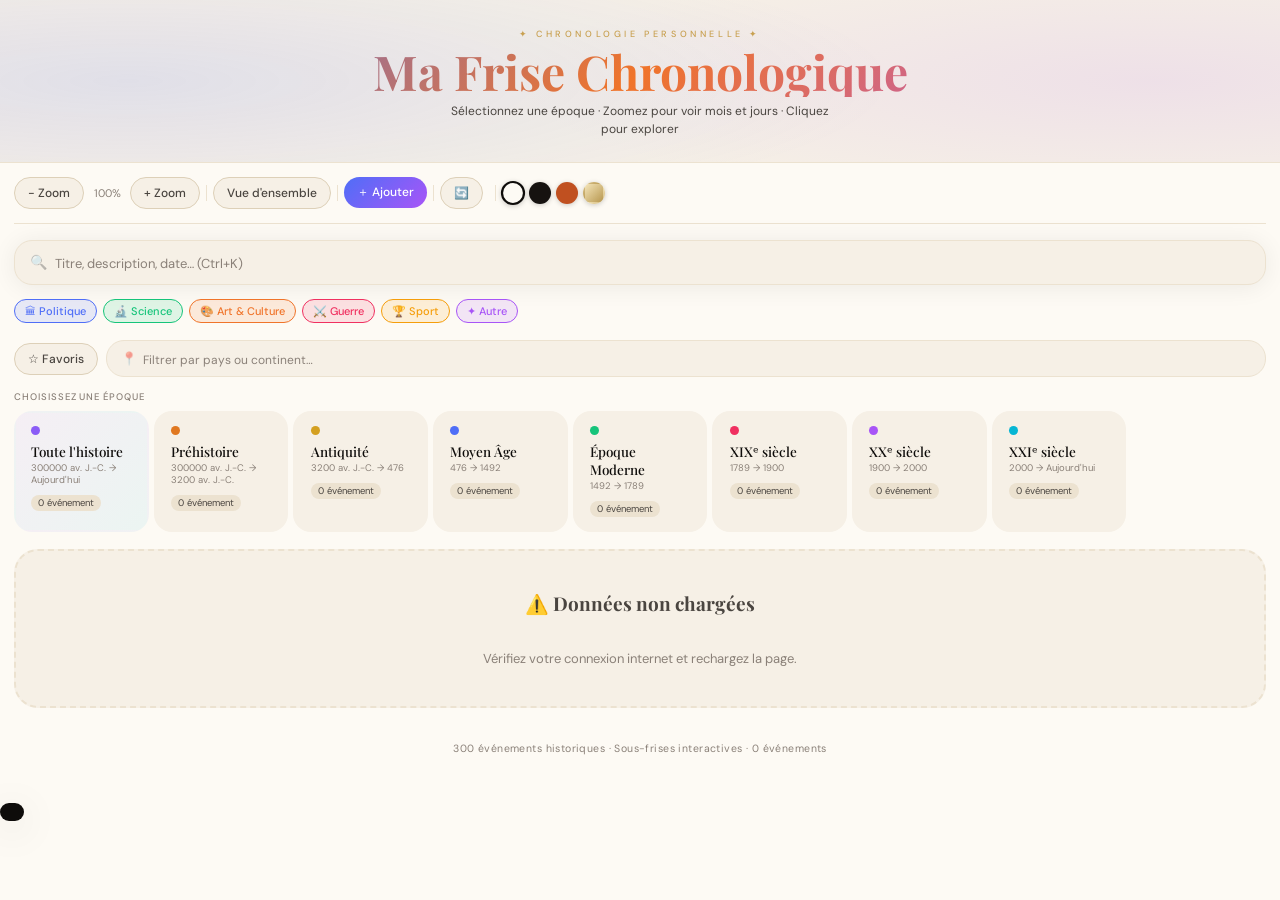
==== index.html @ e01c2fb2 "Update index.html" ====
<!DOCTYPE html>
<html lang="fr">
<head>
<meta charset="UTF-8"/>
<meta name="viewport" content="width=device-width,initial-scale=1,maximum-scale=5,viewport-fit=cover"/>
<meta name="theme-color" content="#f6f0e6"/>
<meta name="apple-mobile-web-app-capable" content="yes"/>
<title>Ma Frise Chronologique</title>
<link href="https://fonts.googleapis.com/css2?family=Playfair+Display:wght@400;500;700&family=DM+Sans:wght@300;400;500&display=swap" rel="stylesheet"/>
<link rel="stylesheet" href="style.css"/>
</head>
<body>
<header class="hdr">
  <div class="hdr-orn">✦ Chronologie Personnelle ✦</div>
  <h1 class="hdr-title">Ma Frise Chronologique</h1>
  <p class="hdr-sub">Sélectionnez une époque · Zoomez pour voir mois et jours · Cliquez pour explorer</p>
</header>

<div class="page">
  <div class="toolbar">
    <button class="btn" onclick="zoom(-1)">− Zoom</button>
    <span class="zoom-lbl" id="zlbl">100%</span>
    <button class="btn" onclick="zoom(1)">+ Zoom</button>
    <div class="sep"></div>
    <button class="btn" onclick="resetView()">Vue d'ensemble</button>
    <div class="sep"></div>
    <button class="btn primary" onclick="openAdd()">＋ Ajouter</button>
    <div class="sep"></div>
    <button class="btn" onclick="manualSync()" title="Synchroniser">🔄</button>
    <span class="sync-status" id="sync-status"></span>
    <div class="sep"></div>
    <div class="theme-picker" title="Changer de thème">
      <button class="theme-btn active" data-t="light"    onclick="setTheme('light')"    title="Clair"></button>
      <button class="theme-btn"        data-t="dark"     onclick="setTheme('dark')"     title="Sombre"></button>
      <button class="theme-btn"        data-t="sepia"    onclick="setTheme('sepia')"    title="Sépia"></button>
      <button class="theme-btn"        data-t="parchment" onclick="setTheme('parchment')" title="Parchemin"></button>
    </div>
  </div>

  <div class="searchbox">
    <span class="si-icon">🔍</span>
    <input type="search" id="si" placeholder="Titre, description, date… (Ctrl+K)" oninput="onSearch(this.value)" autocomplete="off"/>
    <button class="sclear" id="scl" onclick="clearSearch()">✕</button>
  </div>
  <div id="sres"></div>

  <div class="legend" id="legend"></div>

  <!-- Filtre Favoris + Filtre Région -->
  <div class="filter-bar">
    <button class="btn" id="fav-filter-btn" onclick="toggleFavsFilter()" style="gap:4px">☆ Favoris</button>
    <div class="region-search-wrap">
      <div class="region-search-box">
        <span style="opacity:.5;font-size:13px">📍</span>
        <input type="text" id="region-input" placeholder="Filtrer par pays ou continent…" oninput="onRegionSearch(this.value)" autocomplete="off"/>
        <button id="region-clear" onclick="clearRegionFilter()" style="display:none;background:none;border:none;cursor:pointer;color:var(--ink3);font-size:13px">✕</button>
      </div>
      <div id="region-results" style="display:none;position:absolute;z-index:60;left:0;right:0;top:100%;background:var(--paper);border:1px solid var(--paper3);border-radius:var(--r);box-shadow:var(--shlg);max-height:200px;overflow-y:auto"></div>
    </div>
  </div>

  <div class="era-strip-wrap">
    <div class="era-strip-label">Choisissez une époque</div>
    <div class="era-strip" id="era-strip"></div>
  </div>

  <div class="era-hint" id="era-hint">
    <strong>👆 Sélectionnez une époque ci-dessus</strong>
    Zoomez pour voir apparaître les mois puis les jours.<br>
    Les événements à la même date sont toujours tous visibles.
  </div>

  <div id="tl-outer">
    <!-- FRISE PRINCIPALE -->
    <div class="tl-header">
      <div class="tl-era-badge">
        <div class="tl-era-dot" id="tl-dot"></div>
        <span id="tl-era-name"></span>
      </div>
      <div class="tl-controls">
        <button class="btn" onclick="zoom(-1)" style="padding:6px 11px">−</button>
        <span class="zoom-lbl" id="zlbl2">100%</span>
        <button class="btn" onclick="zoom(1)" style="padding:6px 11px">+</button>
        <button class="tl-close" onclick="closeEra()">✕ Fermer</button>
      </div>
    </div>
    <div id="tl-wrap"><svg id="tl-svg" height="340"></svg></div>
    <!-- Navigation mobile frise principale -->
    <div class="tl-mobile-nav">
      <button class="nav-btn" onclick="panLeft()">← Préc.</button>
      <div class="nav-zoom">
        <button class="nav-btn" onclick="zoom(-1)" style="width:38px">−</button>
        <span class="zoom-lbl" id="zlbl3" style="min-width:42px;text-align:center">100%</span>
        <button class="nav-btn" onclick="zoom(1)" style="width:38px">+</button>
      </div>
      <button class="nav-btn" onclick="panRight()">Suiv. →</button>
    </div>

    <!-- SOUS-FRISE INLINE — apparaît sous la frise principale quand on clique 🔍 -->
    <div id="sf-inline" style="display:none">
      <div class="sf-inline-header">
        <div class="sf-inline-title">
          <span id="sf-inline-badge"></span>
          <span id="sf-inline-name"></span>
        </div>
        <div style="display:flex;align-items:center;gap:6px;flex-shrink:0">
          <button class="btn" onclick="sfZoom(-1)" style="padding:5px 9px">−</button>
          <span class="zoom-lbl" id="sf-zlbl" style="min-width:32px;text-align:center">100%</span>
          <button class="btn" onclick="sfZoom(1)" style="padding:5px 9px">+</button>
          <button class="btn" onclick="openAddSubEvent()" title="Ajouter un sous-événement">＋</button>
          <button class="tl-close" onclick="closeInlineSubFrise()">✕</button>
        </div>
      </div>
      <!-- Canvas de la sous-frise -->
      <div id="sf-wrap" style="position:relative;touch-action:none;cursor:grab"><svg id="sf-svg" height="220"></svg></div>
      <!-- Navigation mobile sous-frise -->
      <div class="tl-mobile-nav">
        <button class="nav-btn" onclick="sfPanLeft()">← Préc.</button>
        <div class="nav-zoom">
          <button class="nav-btn" onclick="sfZoom(-1)" style="width:38px">−</button>
          <span class="zoom-lbl" id="sf-zlbl2" style="min-width:42px;text-align:center">100%</span>
          <button class="nav-btn" onclick="sfZoom(1)" style="width:38px">+</button>
        </div>
        <button class="nav-btn" onclick="sfPanRight()">Suiv. →</button>
      </div>
    </div>
  </div>

  <footer>300 événements historiques · Sous-frises interactives · <span id="ev-count"></span></footer>
</div>

<div id="tip"></div>

<div id="cpop">
  <div id="cp-img-w"></div>
  <div class="cp-stripe" id="cp-stripe"></div>
  <div class="cp-body">
    <div class="cp-top">
      <span class="cp-cat" id="cp-cat"></span>
      <span class="cp-dates" id="cp-dates"></span>
    </div>
    <div class="cp-title" id="cp-title"></div>
    <div class="cp-period-wrap" id="cp-period-wrap" style="display:none">
      <div class="cp-period-label" id="cp-period-label"></div>
      <div class="cp-period-bar"><div class="cp-period-fill" id="cp-period-fill"></div></div>
    </div>
    <div class="cp-desc" id="cp-desc"></div>
    <div id="cp-region" style="font-size:11px;color:var(--ink3);margin-bottom:.35rem;display:none"></div>
    <div class="cp-acts">
      <button id="cp-fav" onclick="">☆ Favori</button>
      <button class="cp-edit" id="cp-edit">✏️ Modifier</button>
      <button id="cp-subfrise" onclick="" style="font-family:var(--fb);font-size:11.5px;padding:8px 10px;border-radius:100px;cursor:pointer;background:transparent;color:var(--cu);border:1px solid var(--cu)">🔍 Sous-frise</button>
      <a class="cp-wiki" id="cp-wiki" href="#" target="_blank" rel="noopener">
        <svg width="11" height="11" viewBox="0 0 24 24" fill="none" stroke="currentColor" stroke-width="2.5"><circle cx="12" cy="12" r="10"/><path d="M12 2a15 15 0 0 1 0 20M12 2a15 15 0 0 0 0 20M2 12h20"/></svg>
        Wikipedia
      </a>
      <button class="cp-cls" onclick="closeCard()">✕</button>
    </div>
  </div>
</div>

<div id="cluster-list">
  <div class="cl-header">
    <span class="cl-title" id="cl-title-span"></span>
    <button class="cl-close" onclick="closeClusterList()">✕</button>
  </div>
  <div id="cl-items"></div>
</div>

<div id="mbg">
  <div id="modal">
    <div class="modal-drag"></div>
    <div class="mhdr">
      <h2 id="mtitle">Nouvel événement</h2>
      <button class="mcls" onclick="closeMod()">✕</button>
    </div>
    <div class="fgrid">
      <div class="fr s2"><label>Titre *</label><input id="ft" type="text" placeholder="Ex : Révolution française"/></div>
      <div class="fr s2">
        <label>Date de début *</label>
        <div class="date-row">
          <input id="fy" type="number" placeholder="Année *"/>
          <select id="fm"><option value="">Mois</option><option value="1">Janvier</option><option value="2">Février</option><option value="3">Mars</option><option value="4">Avril</option><option value="5">Mai</option><option value="6">Juin</option><option value="7">Juillet</option><option value="8">Août</option><option value="9">Septembre</option><option value="10">Octobre</option><option value="11">Novembre</option><option value="12">Décembre</option></select>
          <input id="fd2" type="number" min="1" max="31" placeholder="Jour"/>
        </div>
        <div class="fr-hint">Année négative = avant J.-C. (ex : −44)</div>
      </div>
      <div class="fr s2">
        <label>Date de fin (période, optionnel)</label>
        <div class="date-row">
          <input id="fye" type="number" placeholder="Année de fin"/>
          <select id="fme"><option value="">Mois</option><option value="1">Janvier</option><option value="2">Février</option><option value="3">Mars</option><option value="4">Avril</option><option value="5">Mai</option><option value="6">Juin</option><option value="7">Juillet</option><option value="8">Août</option><option value="9">Septembre</option><option value="10">Octobre</option><option value="11">Novembre</option><option value="12">Décembre</option></select>
          <input id="fde" type="number" min="1" max="31" placeholder="Jour"/>
        </div>
        <div class="fr-hint">Vide = événement ponctuel</div>
      </div>
      <div class="fr s2"><label>Catégorie</label><div class="cat-pick" id="cpick"></div><input type="hidden" id="fc" value="autre"/></div>
      <div class="fr s2"><label>Description</label><textarea id="fdesc" placeholder="Décrivez cet événement…"></textarea></div>
      <div class="fr s2">
        <label>Page Wikipedia (optionnel)</label>
        <input id="fwiki" type="text" placeholder="Ex : Révolution_française"/>
        <div class="fr-hint">Titre de la page fr.wikipedia.org</div>
      </div>
      <div class="fr s2">
        <label>Pays / Région (optionnel)</label>
        <input id="f-region" type="text" placeholder="Ex : France, Europe, Monde entier…"/>
        <div class="fr-hint">Permet de filtrer et rechercher par lieu</div>
      </div>
      <div class="fr s2">
        <label>Image — URL directe</label>
        <div class="img-row">
          <input id="f-img-url" type="url" placeholder="https://upload.wikimedia.org/…"/>
          <button class="btn" onclick="applyImgUrl()">Voir</button>
        </div>
        <div class="fr-hint">URL Wikimedia Commons. <a href="https://commons.wikimedia.org" target="_blank" rel="noopener" style="color:var(--cp)">→ Chercher</a></div>
        <div id="ipr" style="display:none;margin-top:8px">
          <img id="iprel" src="" alt="Aperçu" style="max-height:100px;max-width:100%;border-radius:8px;object-fit:cover"/>
          <div><button class="rmi" onclick="removeImg()">✕ Supprimer</button></div>
        </div>
      </div>
    </div>
    <div class="mbtns">
      <button class="bdel" id="bdel" onclick="deleteEv()" style="display:none">🗑</button>
      <button class="bcanc" onclick="closeMod()">Annuler</button>
      <button class="bsave" onclick="saveEvWithParent()">Enregistrer</button>
    </div>
  </div>
</div>

<!-- Firebase SDK -->
<script type="module">
import { initializeApp } from 'https://www.gstatic.com/firebasejs/10.12.0/firebase-app.js';
import { getFirestore, collection, setDoc, deleteDoc, doc, onSnapshot } from 'https://www.gstatic.com/firebasejs/10.12.0/firebase-firestore.js';

// ✅ CONFIG COMPLÈTE avec vos vraies valeurs
const firebaseConfig = {
  apiKey: "AIzaSyCLVkOkURM2lFWw7d0QlSxfxdCCTyxTGxk",
  authDomain: "frise-chronologique-535d1.firebaseapp.com",
  projectId: "frise-chronologique-535d1",
  storageBucket: "frise-chronologique-535d1.firebasestorage.app",
  messagingSenderId: "1060147058484",
  appId: "1:1060147058484:web:31e29e36c8eeb08e4f7761",
  measurementId: "G-TJG3334FCM"
};

let db = null;

function setSt(msg, ok) {
  const el = document.getElementById('sync-status');
  if (el) {
    el.textContent = msg;
    el.style.color = ok === true ? '#16c47a' : ok === false ? '#f03060' : '#a855f7';
  }
}

async function initFirebase() {
  try {
    const app = initializeApp(firebaseConfig);
    db = getFirestore(app);
    setSt('Connexion…', null);

    // Écoute temps réel : dès qu'un appareil ajoute un événement, tous les autres le reçoivent
    onSnapshot(collection(db, 'events'), snap => {
      const remote = [];
      snap.forEach(d => remote.push(d.data()));
      if (window.__mergeRemote) window.__mergeRemote(remote);
      setSt('Synchronisé ✓', true);
      const ec = document.getElementById('ev-count');
      if (ec) ec.textContent = remote.length + ' événements';
    }, err => {
      console.error('Firebase snapshot error:', err);
      setSt('Erreur sync — vérifiez les règles Firestore', false);
    });
  } catch (err) {
    console.error('Firebase init error:', err);
    setSt('Erreur Firebase', false);
  }
}

// Sauvegarde chaque événement individuellement dans Firestore
window.__firebaseSave = async function(evArr) {
  if (!db) return;
  try {
    // On sauvegarde seulement les événements récents (updatedAt dans les dernières 5s)
    const recent = evArr.filter(ev => ev.updatedAt && Date.now() - ev.updatedAt < 5000);
    for (const ev of recent) {
      await setDoc(doc(db, 'events', String(ev.id)), ev);
    }
  } catch (err) {
    console.error('Firebase save error:', err);
    setSt('Erreur sauvegarde', false);
  }
};

window.__firebaseDelete = async function(id) {
  if (!db) return;
  try { await deleteDoc(doc(db, 'events', String(id))); }
  catch (err) { console.error('Firebase delete error:', err); }
};

window.manualSync = function() {
  setSt('Synchronisation en cours…', null);
  // onSnapshot s'occupe de tout, juste afficher le statut
  setTimeout(() => setSt('Synchronisé ✓', true), 1000);
};

// Démarrage Firebase après chargement de la page
window.addEventListener('load', initFirebase);
</script>
<script src="script.js"></script>
<script>
/* ── Gestion des thèmes ── */
function setTheme(t) {
  document.documentElement.setAttribute('data-theme', t === 'light' ? '' : t);
  localStorage.setItem('frise_theme', t);
  document.querySelectorAll('.theme-btn').forEach(btn => {
    btn.classList.toggle('active', btn.dataset.t === t);
  });
}
// Restaurer le thème sauvegardé au démarrage (avant le rendu)
(function(){
  const saved = localStorage.getItem('frise_theme') || 'light';
  setTheme(saved);
})();
</script>
</body>
</html>
---- style.css ----
/* ═══ FRISE CHRONOLOGIQUE — style.css ═══ */
:root {
  --ink:#0e0c0a; --ink2:#4a4540; --ink3:#8a8078;
  --paper:#fdfaf4; --paper2:#f6f0e6; --paper3:#ece2d0; --paper4:#ddd0b8;
  --fh:'Playfair Display',Georgia,serif;
  --fb:'DM Sans','Helvetica Neue',sans-serif;
  --r:10px; --rlg:18px; --rxl:24px;
  --sh:0 2px 24px rgba(14,12,10,.07);
  --shlg:0 8px 40px rgba(14,12,10,.14);
  --cp:#4f6ef7; --cpb:rgba(79,110,247,.13);
  --cs:#16c47a; --ca:#f0742a; --cg:#f03060; --cu:#a855f7;
  --gold:#c8a050;
}
@media(prefers-color-scheme:dark){:root{
  --ink:#f0ebe0; --ink2:#9a9080; --ink3:#625850;
  --paper:#100e0c; --paper2:#181410; --paper3:#241e16; --paper4:#30281e;
  --sh:0 2px 24px rgba(0,0,0,.3); --shlg:0 8px 40px rgba(0,0,0,.4);
}}
*,*::before,*::after{box-sizing:border-box;margin:0;padding:0}
html{scroll-behavior:smooth;-webkit-text-size-adjust:100%}
body{font-family:var(--fb);background:var(--paper);color:var(--ink);min-height:100vh;overflow-x:hidden}

/* HEADER */
.hdr{padding:1.75rem 1rem 1.5rem;text-align:center;background:var(--paper2);border-bottom:1px solid var(--paper3);position:relative;overflow:hidden}
.hdr::before{content:'';position:absolute;inset:0;pointer-events:none;background:radial-gradient(ellipse 60% 90% at 10% 50%,var(--cpb),transparent),radial-gradient(ellipse 50% 80% at 90% 50%,rgba(168,85,247,.1),transparent)}
.hdr-orn{font-size:9px;letter-spacing:.4em;color:var(--gold);text-transform:uppercase;margin-bottom:.4rem;font-weight:500;position:relative}
.hdr-title{font-family:var(--fh);font-size:clamp(1.6rem,5vw,3rem);font-weight:700;line-height:1.05;margin-bottom:.35rem;position:relative;background:linear-gradient(135deg,var(--cp) 0%,var(--ca) 50%,var(--cu) 100%);-webkit-background-clip:text;-webkit-text-fill-color:transparent;background-clip:text}
.hdr-sub{font-size:12px;color:var(--ink2);max-width:400px;margin:0 auto;position:relative;line-height:1.5}

.page{max-width:1280px;margin:0 auto;padding:0 .875rem 3rem}

/* TOOLBAR */
.toolbar{display:flex;align-items:center;gap:6px;padding:.85rem 0;border-bottom:1px solid var(--paper3);margin-bottom:1rem;overflow-x:auto;-webkit-overflow-scrolling:touch;scrollbar-width:none}
.toolbar::-webkit-scrollbar{display:none}
.btn{font-family:var(--fb);font-size:12px;font-weight:500;padding:7px 13px;border-radius:100px;border:1px solid var(--paper4);background:var(--paper2);color:var(--ink2);cursor:pointer;transition:all .18s;white-space:nowrap;flex-shrink:0;-webkit-tap-highlight-color:transparent}
.btn:hover{background:var(--paper3);color:var(--ink)}
.btn:active{transform:scale(.97)}
.btn.primary{background:linear-gradient(135deg,var(--cp),var(--cu));color:#fff;border:none}
.btn.primary:hover{opacity:.88}
.zoom-lbl{font-size:11px;color:var(--ink3);min-width:34px;text-align:center;flex-shrink:0}
.sep{width:1px;height:16px;background:var(--paper3);flex-shrink:0}
.sync-status{font-size:11px;color:var(--ink3);flex-shrink:0}

/* SEARCH */
.searchbox{display:flex;align-items:center;gap:8px;padding:.7rem .95rem;margin-bottom:.9rem;background:var(--paper2);border:1.5px solid var(--paper3);border-radius:var(--rlg);box-shadow:var(--sh);transition:border-color .2s}
.searchbox:focus-within{border-color:var(--cp)}
.si-icon{font-size:14px;opacity:.4;flex-shrink:0}
.searchbox input{flex:1;background:none;border:none;outline:none;font-family:var(--fb);font-size:16px;color:var(--ink);min-width:0}
.searchbox input::placeholder{color:var(--ink3);font-size:13px}
.sclear{background:none;border:none;cursor:pointer;font-size:13px;color:var(--ink3);padding:3px 6px;border-radius:50%;display:none}
.sclear.on{display:block}
#sres{margin-top:-2px;margin-bottom:.9rem;background:var(--paper);border:1px solid var(--paper3);border-radius:var(--r);box-shadow:var(--shlg);display:none;max-height:55vh;overflow-y:auto;z-index:50;position:relative}
#sres.open{display:block}
.sri{display:flex;align-items:flex-start;gap:10px;padding:9px 14px;cursor:pointer;border-bottom:1px solid var(--paper3)}
.sri:last-child{border-bottom:none}
.sri:active{background:var(--paper2)}
.sri-dot{width:8px;height:8px;border-radius:50%;flex-shrink:0;margin-top:5px}
.sri-title{font-size:13px;font-weight:500;font-family:var(--fh)}
.sri-meta{font-size:10.5px;color:var(--ink3);margin-top:1px}
.sri-desc{font-size:10.5px;color:var(--ink2);margin-top:2px;font-style:italic;overflow:hidden;display:-webkit-box;-webkit-line-clamp:2;-webkit-box-orient:vertical}
.sr-empty{padding:14px;text-align:center;font-size:13px;color:var(--ink3)}
mark{background:rgba(79,110,247,.22);color:inherit;border-radius:3px;padding:0 1px}

/* LEGEND */
.legend{display:flex;gap:6px;flex-wrap:nowrap;overflow-x:auto;-webkit-overflow-scrolling:touch;scrollbar-width:none;margin-bottom:.9rem;padding-bottom:2px}
.legend::-webkit-scrollbar{display:none}
.leg-item{display:flex;align-items:center;gap:5px;font-size:11px;font-weight:500;cursor:pointer;padding:4px 10px;border-radius:100px;border:1.5px solid transparent;transition:all .18s;flex-shrink:0;-webkit-tap-highlight-color:transparent}

/* ERA STRIP */
.era-strip-wrap{margin-bottom:1.1rem}
.era-strip-label{font-size:9.5px;letter-spacing:.1em;text-transform:uppercase;color:var(--ink3);margin-bottom:.5rem;font-weight:500}
.era-strip{display:grid;gap:5px;grid-template-columns:repeat(auto-fill,minmax(130px,1fr))}
.era-card{border-radius:var(--rlg);border:2px solid transparent;padding:.8rem .95rem;cursor:pointer;transition:all .2s;position:relative;overflow:hidden;background:var(--paper2);-webkit-tap-highlight-color:transparent}
.era-card::before{content:'';position:absolute;inset:0;opacity:0;transition:opacity .2s;background:var(--era-color);pointer-events:none}
.era-card:hover::before,.era-card:active::before{opacity:.07}
.era-card.active{border-color:var(--era-color)!important;background:var(--paper)}
.era-card.active .ec-name{color:var(--era-color)}
.era-all{background:linear-gradient(135deg,rgba(139,92,246,.07),rgba(6,182,212,.07))!important;border-style:dashed}
.ec-dot{width:9px;height:9px;border-radius:50%;margin-bottom:.45rem;background:var(--era-color)}
.ec-name{font-family:var(--fh);font-size:13.5px;font-weight:500;margin-bottom:.12rem;transition:color .2s}
.ec-range{font-size:9.5px;color:var(--ink3);margin-bottom:.25rem}
.ec-count{font-size:9.5px;color:var(--ink2);background:var(--paper3);border-radius:100px;padding:2px 7px;display:inline-block}

/* HINT */
.era-hint{text-align:center;padding:2.25rem 1.25rem;border:2px dashed var(--paper3);border-radius:var(--rxl);color:var(--ink3);font-size:13px;line-height:1.7;background:var(--paper2);margin-bottom:.9rem}
.era-hint strong{display:block;font-family:var(--fh);font-size:19px;color:var(--ink2);margin-bottom:.4rem}

/* TIMELINE OUTER */
#tl-outer{display:none}
#tl-outer.show{display:block;animation:slideUp .3s cubic-bezier(.34,1.2,.64,1)}
.tl-header{display:flex;align-items:center;justify-content:space-between;margin-bottom:.75rem;flex-wrap:wrap;gap:7px}
.tl-era-badge{display:flex;align-items:center;gap:7px;font-family:var(--fh);font-size:15px;font-weight:500;min-width:0}
.tl-era-badge span{overflow:hidden;text-overflow:ellipsis;white-space:nowrap}
.tl-era-dot{width:10px;height:10px;border-radius:50%;flex-shrink:0}
.tl-close{background:none;border:1px solid var(--paper3);color:var(--ink3);border-radius:100px;padding:5px 12px;font-size:11.5px;cursor:pointer;font-family:var(--fb);white-space:nowrap;-webkit-tap-highlight-color:transparent}
.tl-controls{display:flex;gap:6px;align-items:center;flex-shrink:0}

/* TIMELINE CANVAS */
#tl-wrap{border-radius:var(--rxl);border:1px solid var(--paper3);overflow:hidden;cursor:grab;user-select:none;box-shadow:var(--sh);position:relative;touch-action:none;background:var(--paper2)}
#tl-wrap.dragging{cursor:grabbing}
#tl-svg{display:block;width:100%}

/* MOBILE NAV BAR — pour se déplacer facilement sur mobile */
.tl-mobile-nav{display:none;align-items:center;justify-content:center;gap:10px;padding:.6rem .5rem;background:var(--paper2);border:1px solid var(--paper3);border-radius:var(--rlg);margin-top:.6rem}
.tl-mobile-nav button{background:var(--paper);border:1px solid var(--paper3);border-radius:var(--r);padding:8px 14px;font-size:13px;font-family:var(--fb);color:var(--ink2);cursor:pointer;-webkit-tap-highlight-color:transparent;flex:1;text-align:center}
.tl-mobile-nav button:active{background:var(--paper3)}
.tl-mobile-nav .nav-zoom{display:flex;align-items:center;gap:6px}

/* TOOLTIP */
#tip{position:fixed;pointer-events:none;background:var(--ink);color:var(--paper);border-radius:var(--r);padding:9px 12px;font-size:11.5px;z-index:200;max-width:240px;line-height:1.5;display:none;box-shadow:var(--shlg);font-family:var(--fb)}
#tip strong{display:block;font-size:13px;margin-bottom:2px;font-family:var(--fh)}
#tip .ty{font-size:10px;letter-spacing:.04em;margin-bottom:2px}
#tip .td{color:rgba(240,235,224,.6);font-size:10.5px;margin-top:2px}

/* CARD POPUP */
#cpop{display:none;position:fixed;z-index:250;background:var(--paper);border:1px solid var(--paper3);border-radius:var(--rxl);overflow:hidden;box-shadow:var(--shlg);animation:popIn .22s cubic-bezier(.34,1.56,.64,1)}
.cp-img{width:100%;height:150px;object-fit:cover;display:block}
.cp-stripe{height:5px;width:100%}
.cp-body{padding:.9rem 1.1rem 1.1rem}
.cp-top{display:flex;align-items:flex-start;justify-content:space-between;margin-bottom:.4rem;gap:8px}
.cp-cat{font-size:9.5px;letter-spacing:.07em;text-transform:uppercase;font-weight:600;padding:3px 9px;border-radius:100px;white-space:nowrap;flex-shrink:0}
.cp-dates{font-size:11px;color:var(--ink3);text-align:right;line-height:1.4;flex-shrink:0}
.cp-title{font-family:var(--fh);font-size:16px;font-weight:500;line-height:1.2;margin-bottom:.4rem}
.cp-period-wrap{margin-bottom:.5rem}
.cp-period-label{font-size:10px;color:var(--ink3);margin-bottom:3px}
.cp-period-bar{height:5px;border-radius:3px;background:var(--paper3);overflow:hidden}
.cp-period-fill{height:100%;border-radius:3px}
.cp-desc{font-size:12px;color:var(--ink2);line-height:1.6;margin-bottom:.8rem;max-height:100px;overflow-y:auto}
.cp-acts{display:flex;gap:6px;flex-wrap:wrap}
.cp-edit{flex:1;min-width:70px;font-family:var(--fb);font-size:12px;font-weight:500;padding:8px;border-radius:100px;cursor:pointer;border:none;-webkit-tap-highlight-color:transparent}
.cp-wiki{font-family:var(--fb);font-size:11.5px;padding:8px 12px;border-radius:100px;cursor:pointer;background:transparent;color:var(--cp);border:1px solid var(--cp);text-decoration:none;display:inline-flex;align-items:center;gap:4px}
.cp-cls{font-family:var(--fb);font-size:12px;padding:8px 10px;border-radius:100px;cursor:pointer;background:transparent;color:var(--ink3);border:1px solid var(--paper3)}

/* CLUSTER LIST */
#cluster-list{display:none;position:fixed;z-index:260;background:var(--paper);border:1px solid var(--paper3);border-radius:var(--rlg);overflow:hidden;box-shadow:var(--shlg);animation:popIn .2s ease;max-height:60vh;overflow-y:auto}
.cl-header{padding:.6rem .9rem;border-bottom:1px solid var(--paper3);display:flex;align-items:center;justify-content:space-between}
.cl-title{font-family:var(--fh);font-size:13px;font-weight:500}
.cl-close{background:none;border:none;cursor:pointer;font-size:14px;color:var(--ink3)}
.cl-item{display:flex;align-items:center;gap:9px;padding:8px 12px;cursor:pointer;border-bottom:1px solid var(--paper3)}
.cl-item:last-child{border-bottom:none}
.cl-item:active{background:var(--paper2)}
.cl-dot{width:8px;height:8px;border-radius:50%;flex-shrink:0}
.cl-name{font-size:12.5px;font-family:var(--fh);font-weight:500}
.cl-yr{font-size:10px;color:var(--ink3);margin-top:1px}

/* MODAL */
#mbg{display:none;position:fixed;inset:0;background:rgba(14,12,10,.5);backdrop-filter:blur(4px);z-index:300;align-items:flex-end;justify-content:center;padding:0}
#mbg.open{display:flex}
#modal{background:var(--paper);border-radius:var(--rxl) var(--rxl) 0 0;padding:1.4rem 1.25rem 2rem;width:100%;max-width:600px;max-height:92vh;overflow-y:auto;box-shadow:var(--shlg);animation:slideUp .25s cubic-bezier(.34,1.2,.64,1)}
.modal-drag{width:36px;height:4px;background:var(--paper3);border-radius:2px;margin:0 auto .9rem}
.mhdr{display:flex;align-items:center;justify-content:space-between;margin-bottom:1.1rem;padding-bottom:.8rem;border-bottom:1px solid var(--paper3)}
.mhdr h2{font-family:var(--fh);font-size:18px;font-weight:500}
.mcls{background:none;border:none;font-size:18px;color:var(--ink3);cursor:pointer;padding:4px 7px;border-radius:var(--r)}
.fgrid{display:grid;grid-template-columns:1fr;gap:12px}
.fr label{display:block;font-size:10px;letter-spacing:.07em;text-transform:uppercase;color:var(--ink3);margin-bottom:5px;font-weight:500}
.fr input,.fr textarea,.fr select{width:100%;font-size:16px;font-family:var(--fb);border:1.5px solid var(--paper3);border-radius:var(--r);background:var(--paper2);color:var(--ink);padding:9px 12px;outline:none;-webkit-appearance:none;transition:border-color .15s}
.fr input:focus,.fr textarea:focus,.fr select:focus{border-color:var(--cp)}
.fr textarea{height:80px;resize:vertical}
.fr-hint{font-size:10.5px;color:var(--ink3);margin-top:3px;line-height:1.4}
.date-row{display:grid;grid-template-columns:2fr 1.8fr 1fr;gap:6px}
.cat-pick{display:flex;gap:6px;flex-wrap:wrap;margin-top:4px}
.csw{display:flex;align-items:center;gap:5px;font-size:11px;font-weight:500;cursor:pointer;padding:5px 11px;border-radius:100px;border:2px solid transparent;transition:all .15s;-webkit-tap-highlight-color:transparent}
.csw.sel{border-color:var(--ink)!important}
.img-row{display:flex;gap:6px;align-items:center}
.img-row input{flex:1;font-size:14px}
.mbtns{display:flex;gap:8px;justify-content:flex-end;margin-top:1.2rem;padding-bottom:env(safe-area-inset-bottom)}
.bsave{background:linear-gradient(135deg,var(--cp),var(--cu));color:#fff;border:none;border-radius:100px;padding:11px 24px;font-size:14px;font-family:var(--fb);cursor:pointer;font-weight:500;-webkit-tap-highlight-color:transparent}
.bcanc{background:transparent;color:var(--ink2);border:1px solid var(--paper3);border-radius:100px;padding:11px 16px;font-size:14px;font-family:var(--fb);cursor:pointer}
.bdel{background:transparent;color:var(--cg);border:1px solid var(--paper3);border-radius:100px;padding:11px 12px;font-size:14px;font-family:var(--fb);cursor:pointer;margin-right:auto}
#ipr{display:none;margin-top:8px}
#ipr img{max-height:100px;max-width:100%;border-radius:var(--r);object-fit:cover}
.rmi{display:inline-block;margin-top:5px;font-size:11.5px;color:var(--cg);cursor:pointer;text-decoration:underline;background:none;border:none;font-family:var(--fb)}

/* FIREBASE GUIDE */
.firebase-guide{background:var(--paper2);border:1px solid var(--paper3);border-radius:var(--rlg);padding:1rem 1.1rem;margin-bottom:1rem;font-size:12px;line-height:1.7;color:var(--ink2)}
.firebase-guide h3{font-family:var(--fh);font-size:14px;margin-bottom:.4rem;color:var(--ink)}
.firebase-guide ol{padding-left:1.2rem}
.firebase-guide a{color:var(--cp);text-decoration:none}
.firebase-guide code{background:var(--paper3);padding:1px 5px;border-radius:4px;font-size:11px}

@keyframes slideUp{from{opacity:0;transform:translateY(20px)}to{opacity:1;transform:none}}
@keyframes popIn{from{opacity:0;transform:scale(.92) translateY(8px)}to{opacity:1;transform:none}}
footer{text-align:center;font-size:10.5px;color:var(--ink3);padding:1.25rem 0 0;letter-spacing:.04em}

/* MOBILE */
@media(max-width:640px){
  .page{padding:0 .625rem 2rem}
  .era-strip{grid-template-columns:1fr 1fr}
  .ec-range{display:none}
  .tl-mobile-nav{display:flex}
  #tip{display:none!important}
  #cpop{border-radius:var(--rxl) var(--rxl) 0 0;bottom:0;left:0;right:0;top:auto;width:100%!important;max-height:88vh;overflow-y:auto}
  #cluster-list{left:0!important;right:0!important;top:auto!important;bottom:0;border-radius:var(--rxl) var(--rxl) 0 0;width:100%!important;max-height:70vh}
  .tl-era-badge{font-size:13px}
}
@media(max-width:380px){
  .era-strip{grid-template-columns:1fr}
}
@media(min-width:641px){
  #mbg{align-items:center;padding:1rem}
  #modal{border-radius:var(--rxl);max-height:90vh}
  .modal-drag{display:none}
  .fgrid{grid-template-columns:1fr 1fr}
  .fr.s2{grid-column:span 2}
  #tip{display:block}
}

/* ── Filtre barre ── */
.filter-bar{display:flex;gap:8px;align-items:center;flex-wrap:wrap;margin-bottom:.85rem}
.region-search-wrap{position:relative;flex:1;min-width:180px}
.region-search-box{display:flex;align-items:center;gap:6px;padding:.55rem .85rem;background:var(--paper2);border:1.5px solid var(--paper3);border-radius:var(--rlg);transition:border-color .2s}
.region-search-box:focus-within{border-color:var(--cp)}
.region-search-box input{flex:1;background:none;border:none;outline:none;font-family:var(--fb);font-size:14px;color:var(--ink)}
.region-search-box input::placeholder{color:var(--ink3);font-size:12px}
.rr-item{padding:8px 14px;cursor:pointer;font-size:13px;border-bottom:1px solid var(--paper3);transition:background .12s}
.rr-item:last-child{border-bottom:none}
.rr-item:hover,.rr-item:active{background:var(--paper2)}
#fav-filter-btn{display:flex;align-items:center;gap:4px;white-space:nowrap;transition:all .2s}

/* ══════════════════════════════════════════
   THÈMES VISUELS
   ══════════════════════════════════════════ */

/* ── Sombre ── */
[data-theme="dark"]{
  --ink:#f0ebe0;--ink2:#9a9080;--ink3:#645848;
  --paper:#0d0b09;--paper2:#161210;--paper3:#211c14;--paper4:#2c2518;
  --sh:0 2px 24px rgba(0,0,0,.45);--shlg:0 8px 40px rgba(0,0,0,.55);
}

/* ── Sépia (tons orange/brique chauds, très différent du parchemin) ── */
[data-theme="sepia"]{
  --ink:#1a0a00;--ink2:#6b2e10;--ink3:#a06040;
  --paper:#fff0e0;--paper2:#ffe4cc;--paper3:#f0c8a0;--paper4:#d4a070;
  --sh:0 2px 24px rgba(80,20,0,.12);--shlg:0 8px 40px rgba(80,20,0,.2);
  --cp:#c05020;--cpb:rgba(192,80,32,.15);
  --ca:#e07010;--cg:#c03030;--cs:#308060;--cu:#9040a0;
}
[data-theme="sepia"] body{background:var(--paper)}
[data-theme="sepia"] .hdr{
  background:linear-gradient(135deg,#c05020 0%,#e07010 50%,#c03030 100%);
  border-bottom:none;
}
[data-theme="sepia"] .hdr-title{
  background:linear-gradient(135deg,#fff0e0,#ffe4cc,#fff);
  -webkit-background-clip:text;background-clip:text;-webkit-text-fill-color:transparent;
}
[data-theme="sepia"] .hdr-orn{color:#ffd0a0}
[data-theme="sepia"] .hdr-sub{color:#ffe0c0}
[data-theme="sepia"] .era-card{border-radius:6px}

/* ── Parchemin (vraiment parchemin : texture visible, plis, bords déchirés) ── */
[data-theme="parchment"]{
  --ink:#2a1800;--ink2:#5c3a18;--ink3:#8a6240;
  --paper:#f4e4b8;--paper2:#ead8a0;--paper3:#d4c080;--paper4:#b89850;
  --sh:0 2px 24px rgba(42,24,0,.15);--shlg:0 8px 40px rgba(42,24,0,.25);
  --cp:#5a3000;--cpb:rgba(90,48,0,.18);
  --ca:#8a4800;--cg:#7a2000;--cs:#2a5a28;--cu:#4a2870;
}
[data-theme="parchment"] body{
  background-color:#c8a850;
  background-image:
    /* lignes horizontales type papier ligné ancien */
    repeating-linear-gradient(0deg,transparent,transparent 31px,rgba(90,48,0,.12) 31px,rgba(90,48,0,.12) 32px);
  min-height:100vh;
}
[data-theme="parchment"] .page{
  background:
    /* Texture fibre de papier */
    url("data:image/svg+xml,%3Csvg xmlns='http://www.w3.org/2000/svg' width='200' height='200'%3E%3Cfilter id='n'%3E%3CfeTurbulence type='fractalNoise' baseFrequency='0.9' numOctaves='4' stitchTiles='stitch'/%3E%3CfeColorMatrix type='saturate' values='0'/%3E%3C/filter%3E%3Crect width='200' height='200' filter='url(%23n)' opacity='0.04'/%3E%3C/svg%3E"),
    /* Taches de vieillissement */
    radial-gradient(ellipse 60px 40px at 12% 18%,rgba(90,48,0,.07),transparent),
    radial-gradient(ellipse 80px 50px at 88% 75%,rgba(90,48,0,.06),transparent),
    radial-gradient(ellipse 40px 60px at 45% 90%,rgba(90,48,0,.05),transparent),
    radial-gradient(ellipse 100px 30px at 70% 10%,rgba(160,120,40,.06),transparent),
    /* Fond parchemin */
    linear-gradient(168deg,#f4e4b8 0%,#ead8a0 30%,#f0e0b0 60%,#e8d498 100%);
  border-radius:0;
  padding:0 .875rem 3rem;
  position:relative;
}
/* Bords déchirés en haut et bas (pseudo-éléments) */
[data-theme="parchment"] .page::before,
[data-theme="parchment"] .page::after{
  content:'';position:absolute;left:0;right:0;height:18px;
  background:inherit;
}
[data-theme="parchment"] .page::before{top:-18px;
  clip-path:polygon(0% 100%,1% 20%,2% 85%,3% 10%,4% 70%,5% 5%,6% 80%,7% 25%,8% 90%,9% 15%,10% 75%,11% 0%,12% 65%,13% 20%,14% 85%,15% 5%,16% 70%,17% 30%,18% 95%,19% 10%,20% 75%,21% 0%,22% 60%,23% 25%,24% 88%,25% 12%,26% 72%,27% 5%,28% 80%,29% 20%,30% 90%,31% 8%,32% 65%,33% 28%,34% 82%,35% 15%,36% 70%,37% 2%,38% 78%,39% 22%,40% 88%,41% 6%,42% 68%,43% 30%,44% 92%,45% 18%,46% 72%,47% 8%,48% 82%,49% 24%,50% 86%,51% 10%,52% 70%,53% 0%,54% 60%,55% 28%,56% 85%,57% 15%,58% 78%,59% 5%,60% 68%,61% 32%,62% 90%,63% 20%,64% 80%,65% 8%,66% 72%,67% 25%,68% 88%,69% 12%,70% 75%,71% 2%,72% 65%,73% 30%,74% 92%,75% 18%,76% 82%,77% 10%,78% 70%,79% 22%,80% 85%,81% 5%,82% 68%,83% 28%,84% 90%,85% 15%,86% 75%,87% 0%,88% 62%,89% 25%,90% 88%,91% 10%,92% 72%,93% 5%,94% 80%,95% 20%,96% 85%,97% 8%,98% 70%,99% 30%,100% 100%);
}
[data-theme="parchment"] .page::after{bottom:-18px;
  clip-path:polygon(0% 0%,1% 80%,2% 15%,3% 90%,4% 30%,5% 95%,6% 20%,7% 75%,8% 10%,9% 85%,10% 25%,11% 100%,12% 35%,13% 80%,14% 15%,15% 95%,16% 30%,17% 70%,18% 5%,19% 90%,20% 25%,21% 100%,22% 40%,23% 75%,24% 12%,25% 88%,26% 28%,27% 95%,28% 20%,29% 80%,30% 10%,31% 92%,32% 35%,33% 72%,34% 18%,35% 85%,36% 30%,37% 98%,38% 22%,39% 78%,40% 12%,41% 94%,42% 32%,43% 70%,44% 8%,45% 82%,46% 28%,47% 92%,48% 18%,49% 76%,50% 14%,51% 90%,52% 30%,53% 100%,54% 40%,55% 72%,56% 15%,57% 85%,58% 25%,59% 95%,60% 32%,61% 68%,62% 10%,63% 80%,64% 20%,65% 92%,66% 28%,67% 75%,68% 12%,69% 88%,70% 25%,71% 98%,72% 35%,73% 70%,74% 8%,75% 82%,76% 18%,77% 90%,78% 30%,79% 78%,80% 15%,81% 95%,82% 32%,83% 72%,84% 10%,85% 85%,86% 25%,87% 100%,88% 38%,89% 75%,90% 12%,91% 90%,92% 28%,93% 95%,94% 20%,95% 80%,96% 15%,97% 92%,98% 30%,99% 70%,100% 0%);
}
/* Plis diagonaux */
[data-theme="parchment"] .hdr{
  background:
    /* Pli en haut à droite */
    linear-gradient(225deg,transparent 0%,transparent 92%,rgba(90,48,0,.15) 92%,rgba(90,48,0,.08) 95%,transparent 95%),
    /* Pli en bas à gauche */
    linear-gradient(45deg,transparent 0%,transparent 96%,rgba(90,48,0,.1) 96%,rgba(90,48,0,.05) 98%,transparent 98%),
    /* Fond hdr parchemin */
    linear-gradient(135deg,#e8d498,#d4c080,#e0cc90);
  border-bottom:2px solid var(--paper4);
  box-shadow:0 4px 20px rgba(42,24,0,.2),inset 0 -2px 8px rgba(42,24,0,.1);
}
[data-theme="parchment"] .hdr-title{
  background:linear-gradient(135deg,#2a1800,#5a3000,#7a4800);
  -webkit-background-clip:text;background-clip:text;-webkit-text-fill-color:transparent;
  font-style:italic;
}
[data-theme="parchment"] .hdr-orn{color:var(--ink3);letter-spacing:.5em}
[data-theme="parchment"] .era-card{
  border-radius:3px;
  box-shadow:2px 2px 6px rgba(42,24,0,.12),inset 0 0 0 1px rgba(42,24,0,.05);
}
[data-theme="parchment"] .btn{border-radius:3px}
[data-theme="parchment"] #tl-wrap{
  border-radius:4px;
  box-shadow:3px 3px 12px rgba(42,24,0,.2),inset 0 0 0 1px rgba(42,24,0,.08);
}
[data-theme="parchment"] .fr input,
[data-theme="parchment"] .fr textarea,
[data-theme="parchment"] .fr select{border-radius:3px;font-family:'Palatino Linotype','Book Antiqua',Palatino,serif}
[data-theme="parchment"] .mhdr h2{font-style:italic}

/* ── Transitions douces au changement de thème ── */
body,body *{transition:background-color .25s,color .2s,border-color .2s;}
/* Sauf les animations SVG qui ne doivent pas transitionner */
svg *{transition:none!important}

/* ── Sélecteur de thème ── */
.theme-picker{display:flex;gap:5px;align-items:center}
.theme-btn{
  width:22px;height:22px;border-radius:50%;border:2.5px solid transparent;
  cursor:pointer;transition:transform .18s,border-color .18s;flex-shrink:0;
  box-shadow:0 1px 5px rgba(0,0,0,.2);padding:0;
}
.theme-btn:hover{transform:scale(1.18)}
.theme-btn.active{border-color:var(--ink)!important;transform:scale(1.1)}
.theme-btn[data-t="light"]    {background:#fdfaf4;border-color:var(--paper4)}
.theme-btn[data-t="dark"]     {background:#161210}
.theme-btn[data-t="sepia"]    {background:#c05020}
.theme-btn[data-t="parchment"]{background:linear-gradient(135deg,#f4e4b8,#b89850)}

/* ── Sous-frises (mini timeline dans une fiche) ── */
.subfrise-modal{
  display:none;position:fixed;inset:0;background:rgba(14,12,10,.6);
  backdrop-filter:blur(6px);z-index:400;align-items:center;justify-content:center;padding:1rem
}
.subfrise-modal.open{display:flex;animation:slideUp .25s ease}
.subfrise-box{
  background:var(--paper);border:1px solid var(--paper3);border-radius:var(--rxl);
  width:min(900px,96vw);max-height:90vh;overflow-y:auto;box-shadow:var(--shlg);
  display:flex;flex-direction:column;
}
.subfrise-header{
  display:flex;align-items:center;justify-content:space-between;
  padding:.9rem 1.25rem;border-bottom:1px solid var(--paper3);
  background:var(--paper2);border-radius:var(--rxl) var(--rxl) 0 0;flex-shrink:0;
}
.subfrise-title{font-family:var(--fh);font-size:17px;font-weight:500;display:flex;align-items:center;gap:8px}
.subfrise-era-badge{
  font-size:10.5px;padding:3px 10px;border-radius:100px;
  font-family:var(--fb);font-weight:500;
}
.subfrise-svg-wrap{padding:.75rem;flex-shrink:0}
.subfrise-events{padding:.5rem 1rem 1rem;overflow-y:auto;max-height:280px}
.subfrise-ev-item{
  display:flex;align-items:flex-start;gap:10px;padding:9px 10px;
  border-bottom:1px solid var(--paper3);cursor:pointer;border-radius:var(--r);
  transition:background .12s;
}
.subfrise-ev-item:last-child{border-bottom:none}
.subfrise-ev-item:hover{background:var(--paper2)}
.subfrise-ev-dot{width:9px;height:9px;border-radius:50%;flex-shrink:0;margin-top:4px}
.subfrise-ev-title{font-size:13px;font-family:var(--fh);font-weight:500}
.subfrise-ev-date{font-size:10.5px;color:var(--ink3);margin-top:1px}
.subfrise-ev-desc{font-size:11px;color:var(--ink2);margin-top:2px;
  display:-webkit-box;-webkit-line-clamp:2;-webkit-box-orient:vertical;overflow:hidden}
.subfrise-add{
  display:flex;align-items:center;gap:8px;padding:.75rem 1rem;
  border-top:1px solid var(--paper3);background:var(--paper2);border-radius:0 0 var(--rxl) var(--rxl);flex-shrink:0;
}
.subfrise-add input{
  flex:1;background:var(--paper);border:1.5px solid var(--paper3);border-radius:var(--r);
  padding:8px 12px;font-size:14px;font-family:var(--fb);color:var(--ink);outline:none;
  transition:border-color .15s;
}
.subfrise-add input:focus{border-color:var(--cp)}

@media(max-width:640px){
  .subfrise-box{max-height:96vh;border-radius:var(--rxl) var(--rxl) 0 0;
    position:fixed;bottom:0;left:0;right:0;width:100%;border-radius:var(--rxl) var(--rxl) 0 0}
  .subfrise-modal{align-items:flex-end;padding:0}
}
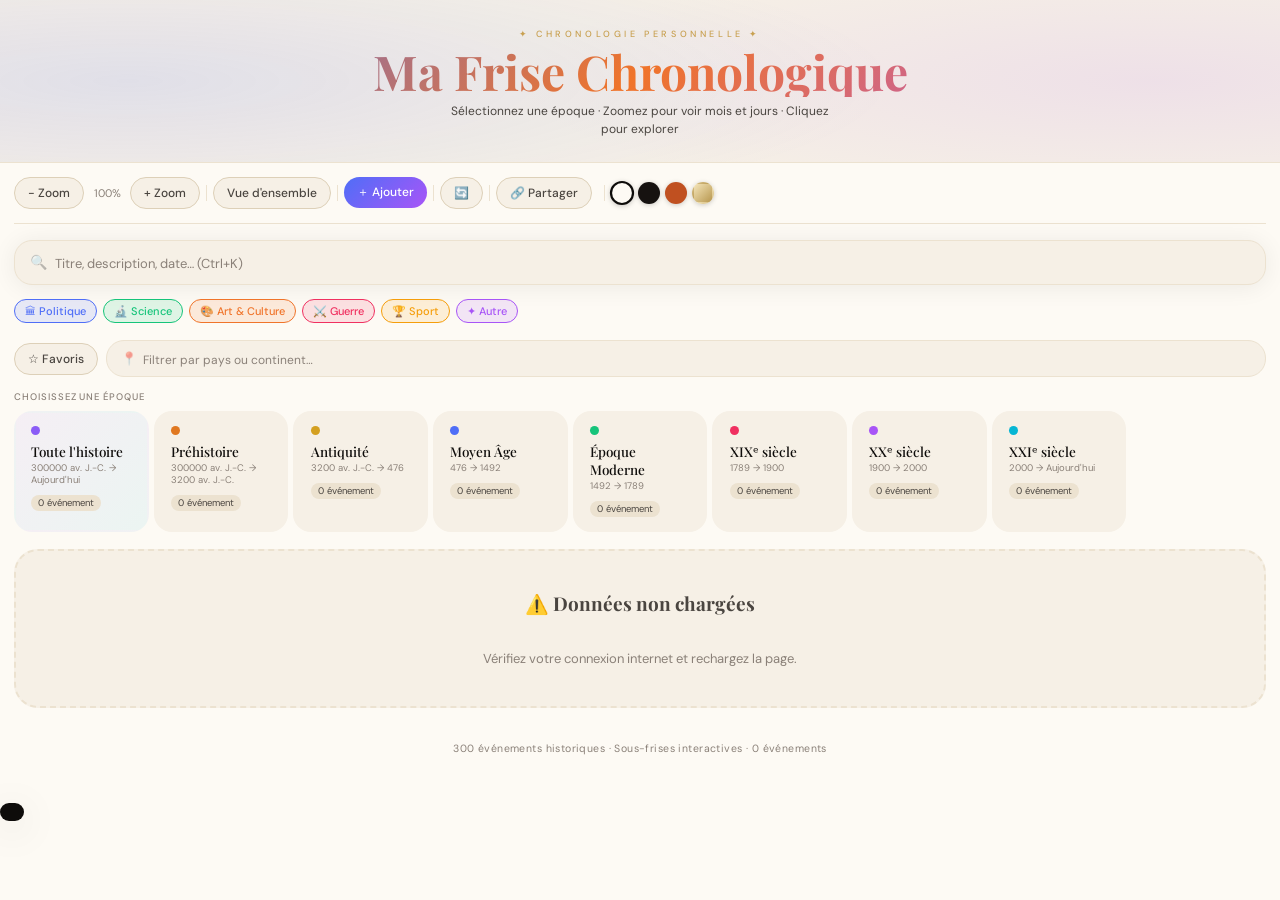
==== commit 9a36461e: "Update index.html" ====
--- a/index.html
+++ b/index.html
@@ -1,6 +1,19 @@
 <!DOCTYPE html>
 <html lang="fr">
 <head>
+<meta charset="UTF-8"/>
+<meta name="viewport" content="width=device-width,initial-scale=1,maximum-scale=5,viewport-fit=cover"/>
+<meta name="theme-color" content="#f6f0e6"/>
+<meta name="apple-mobile-web-app-capable" content="yes"/>
+<meta name="description" content="Frise chronologique interactive : 500 événements historiques de la préhistoire à aujourd'hui. Zoomez, filtrez, explorez par époque ou pays."/>
+<meta name="keywords" content="frise chronologique, histoire, événements historiques, chronologie interactive, préhistoire, antiquité"/>
+<meta property="og:title" content="Ma Frise Chronologique — 500 événements historiques"/>
+<meta property="og:description" content="Explorez 500 événements historiques sur une frise interactive. Sous-frises, favoris, filtres par époque et pays."/>
+<meta property="og:url" content="https://alexanime1.github.io/frise-chronologique/"/>
+<meta property="og:type" content="website"/>
+<meta name="robots" content="index, follow"/>
+<link rel="canonical" href="https://alexanime1.github.io/frise-chronologique/"/>
+<title>Ma Frise Chronologique — 500 événements historiques interactifs</title>
 <meta charset="UTF-8"/>
 <meta name="viewport" content="width=device-width,initial-scale=1,maximum-scale=5,viewport-fit=cover"/>
 <meta name="theme-color" content="#f6f0e6"/>
@@ -27,6 +40,8 @@
     <button class="btn primary" onclick="openAdd()">＋ Ajouter</button>
     <div class="sep"></div>
     <button class="btn" onclick="manualSync()" title="Synchroniser">🔄</button>
+    <div class="sep"></div>
+<button class="btn" onclick="shareApp()" title="Partager le site">🔗 Partager</button>
     <span class="sync-status" id="sync-status"></span>
     <div class="sep"></div>
     <div class="theme-picker" title="Changer de thème">
--- a/style.css
+++ b/style.css
@@ -393,3 +393,76 @@
     position:fixed;bottom:0;left:0;right:0;width:100%;border-radius:var(--rxl) var(--rxl) 0 0}
   .subfrise-modal{align-items:flex-end;padding:0}
 }
+
+/* ══════════════════════════
+   SOUS-FRISE INLINE
+   ══════════════════════════ */
+#sf-inline {
+  margin-top: .6rem;
+  border: 1.5px solid var(--paper3);
+  border-radius: var(--rxl);
+  overflow: hidden;
+  animation: slideUp .28s cubic-bezier(.34,1.2,.64,1);
+  background: var(--paper2);
+}
+.sf-inline-header {
+  display: flex;
+  align-items: center;
+  justify-content: space-between;
+  padding: .65rem 1rem;
+  background: var(--paper2);
+  border-bottom: 1px solid var(--paper3);
+  gap: 10px;
+  flex-wrap: wrap;
+}
+.sf-inline-title {
+  display: flex;
+  align-items: center;
+  gap: 8px;
+  font-family: var(--fh);
+  font-size: 14px;
+  font-weight: 500;
+  min-width: 0;
+}
+#sf-inline-name {
+  overflow: hidden;
+  text-overflow: ellipsis;
+  white-space: nowrap;
+}
+#sf-wrap {
+  background:
+    linear-gradient(160deg, rgba(79,110,247,.04) 0%, rgba(240,116,42,.03) 50%, rgba(168,85,247,.04) 100%),
+    var(--paper2);
+  cursor: grab;
+  user-select: none;
+  touch-action: none;
+}
+#sf-wrap.dragging { cursor: grabbing; }
+#sf-svg { display: block; width: 100%; }
+
+/* ── Boutons nav mobile ── */
+.nav-btn {
+  background: var(--paper);
+  border: 1px solid var(--paper3);
+  border-radius: var(--r);
+  padding: 9px 14px;
+  font-size: 13px;
+  font-family: var(--fb);
+  color: var(--ink2);
+  cursor: pointer;
+  -webkit-tap-highlight-color: transparent;
+  flex: 1;
+  text-align: center;
+  min-height: 44px; /* zone de tap suffisante */
+}
+.nav-btn:active { background: var(--paper3); }
+
+/* Élargir les zones de tap sur mobile */
+@media(max-width:640px) {
+  .tl-mobile-nav { gap: 7px; }
+  .nav-btn { font-size: 14px; padding: 11px 10px; }
+  #sf-wrap { min-height: 180px; }
+  #sf-inline { margin-top:.5rem; }
+  .sf-inline-header { padding:.55rem .75rem; gap:6px; }
+  .sf-inline-title { font-size:13px; }
+}
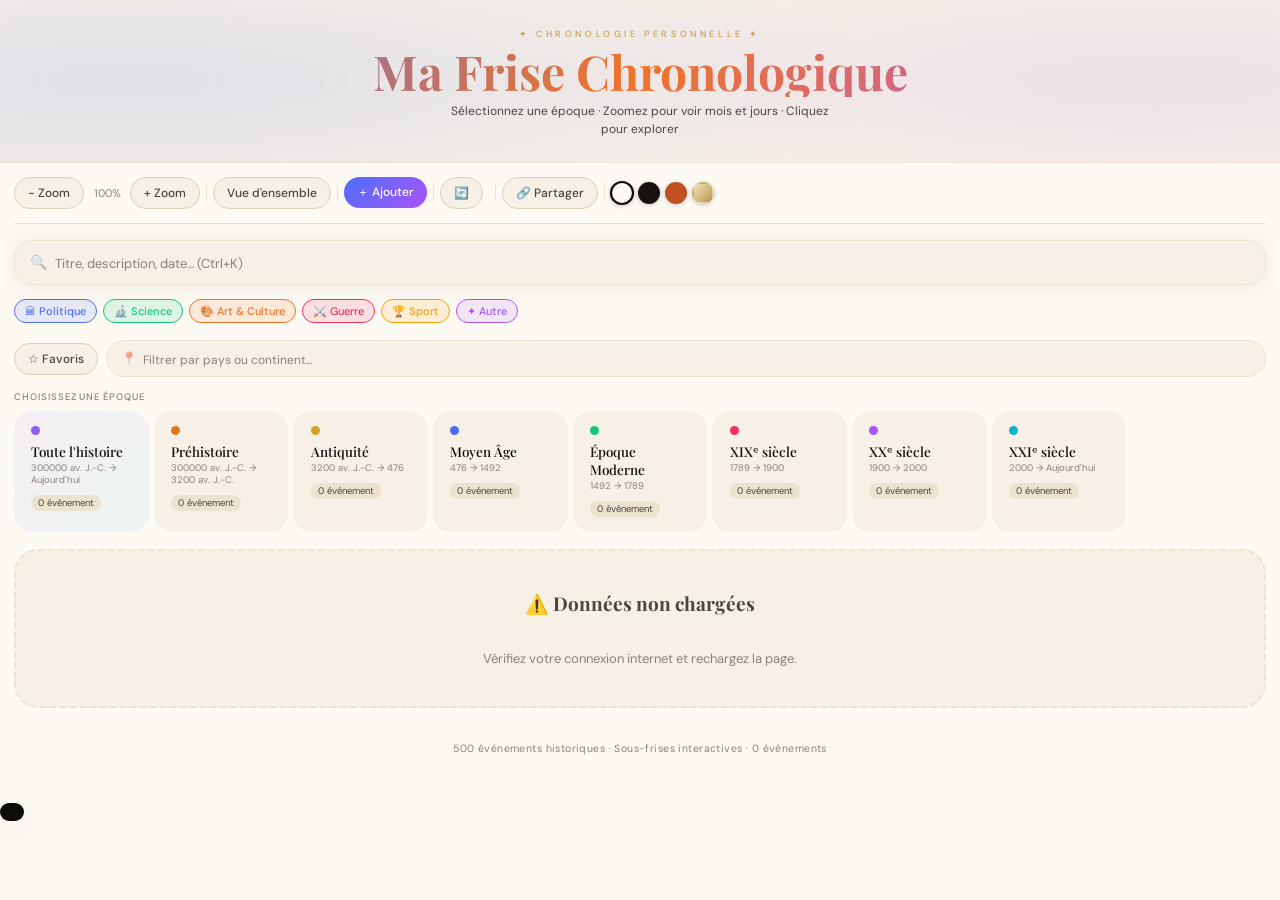
==== commit d0f5a968: "Update index.html" ====
--- a/index.html
+++ b/index.html
@@ -14,11 +14,6 @@
 <meta name="robots" content="index, follow"/>
 <link rel="canonical" href="https://alexanime1.github.io/frise-chronologique/"/>
 <title>Ma Frise Chronologique — 500 événements historiques interactifs</title>
-<meta charset="UTF-8"/>
-<meta name="viewport" content="width=device-width,initial-scale=1,maximum-scale=5,viewport-fit=cover"/>
-<meta name="theme-color" content="#f6f0e6"/>
-<meta name="apple-mobile-web-app-capable" content="yes"/>
-<title>Ma Frise Chronologique</title>
 <link href="https://fonts.googleapis.com/css2?family=Playfair+Display:wght@400;500;700&family=DM+Sans:wght@300;400;500&display=swap" rel="stylesheet"/>
 <link rel="stylesheet" href="style.css"/>
 </head>
@@ -40,14 +35,14 @@
     <button class="btn primary" onclick="openAdd()">＋ Ajouter</button>
     <div class="sep"></div>
     <button class="btn" onclick="manualSync()" title="Synchroniser">🔄</button>
-    <div class="sep"></div>
-<button class="btn" onclick="shareApp()" title="Partager le site">🔗 Partager</button>
     <span class="sync-status" id="sync-status"></span>
     <div class="sep"></div>
+    <button class="btn" onclick="shareApp()" title="Partager le site">🔗 Partager</button>
+    <div class="sep"></div>
     <div class="theme-picker" title="Changer de thème">
-      <button class="theme-btn active" data-t="light"    onclick="setTheme('light')"    title="Clair"></button>
-      <button class="theme-btn"        data-t="dark"     onclick="setTheme('dark')"     title="Sombre"></button>
-      <button class="theme-btn"        data-t="sepia"    onclick="setTheme('sepia')"    title="Sépia"></button>
+      <button class="theme-btn active" data-t="light"     onclick="setTheme('light')"     title="Clair"></button>
+      <button class="theme-btn"        data-t="dark"      onclick="setTheme('dark')"      title="Sombre"></button>
+      <button class="theme-btn"        data-t="sepia"     onclick="setTheme('sepia')"     title="Sépia"></button>
       <button class="theme-btn"        data-t="parchment" onclick="setTheme('parchment')" title="Parchemin"></button>
     </div>
   </div>
@@ -61,7 +56,6 @@
 
   <div class="legend" id="legend"></div>
 
-  <!-- Filtre Favoris + Filtre Région -->
   <div class="filter-bar">
     <button class="btn" id="fav-filter-btn" onclick="toggleFavsFilter()" style="gap:4px">☆ Favoris</button>
     <div class="region-search-wrap">
@@ -86,7 +80,6 @@
   </div>
 
   <div id="tl-outer">
-    <!-- FRISE PRINCIPALE -->
     <div class="tl-header">
       <div class="tl-era-badge">
         <div class="tl-era-dot" id="tl-dot"></div>
@@ -100,7 +93,6 @@
       </div>
     </div>
     <div id="tl-wrap"><svg id="tl-svg" height="340"></svg></div>
-    <!-- Navigation mobile frise principale -->
     <div class="tl-mobile-nav">
       <button class="nav-btn" onclick="panLeft()">← Préc.</button>
       <div class="nav-zoom">
@@ -111,7 +103,6 @@
       <button class="nav-btn" onclick="panRight()">Suiv. →</button>
     </div>
 
-    <!-- SOUS-FRISE INLINE — apparaît sous la frise principale quand on clique 🔍 -->
     <div id="sf-inline" style="display:none">
       <div class="sf-inline-header">
         <div class="sf-inline-title">
@@ -126,9 +117,7 @@
           <button class="tl-close" onclick="closeInlineSubFrise()">✕</button>
         </div>
       </div>
-      <!-- Canvas de la sous-frise -->
       <div id="sf-wrap" style="position:relative;touch-action:none;cursor:grab"><svg id="sf-svg" height="220"></svg></div>
-      <!-- Navigation mobile sous-frise -->
       <div class="tl-mobile-nav">
         <button class="nav-btn" onclick="sfPanLeft()">← Préc.</button>
         <div class="nav-zoom">
@@ -141,7 +130,7 @@
     </div>
   </div>
 
-  <footer>300 événements historiques · Sous-frises interactives · <span id="ev-count"></span></footer>
+  <footer>500 événements historiques · Sous-frises interactives · <span id="ev-count"></span></footer>
 </div>
 
 <div id="tip"></div>
@@ -207,7 +196,7 @@
           <select id="fme"><option value="">Mois</option><option value="1">Janvier</option><option value="2">Février</option><option value="3">Mars</option><option value="4">Avril</option><option value="5">Mai</option><option value="6">Juin</option><option value="7">Juillet</option><option value="8">Août</option><option value="9">Septembre</option><option value="10">Octobre</option><option value="11">Novembre</option><option value="12">Décembre</option></select>
           <input id="fde" type="number" min="1" max="31" placeholder="Jour"/>
         </div>
-        <div class="fr-hint">Vide = événement ponctuel</div>
+        <div class="fr-hint">Laisser vide = événement ponctuel · Mettre l'année en cours = "jusqu'à aujourd'hui"</div>
       </div>
       <div class="fr s2"><label>Catégorie</label><div class="cat-pick" id="cpick"></div><input type="hidden" id="fc" value="autre"/></div>
       <div class="fr s2"><label>Description</label><textarea id="fdesc" placeholder="Décrivez cet événement…"></textarea></div>
@@ -247,7 +236,6 @@
 import { initializeApp } from 'https://www.gstatic.com/firebasejs/10.12.0/firebase-app.js';
 import { getFirestore, collection, setDoc, deleteDoc, doc, onSnapshot } from 'https://www.gstatic.com/firebasejs/10.12.0/firebase-firestore.js';
 
-// ✅ CONFIG COMPLÈTE avec vos vraies valeurs
 const firebaseConfig = {
   apiKey: "AIzaSyCLVkOkURM2lFWw7d0QlSxfxdCCTyxTGxk",
   authDomain: "frise-chronologique-535d1.firebaseapp.com",
@@ -273,8 +261,6 @@
     const app = initializeApp(firebaseConfig);
     db = getFirestore(app);
     setSt('Connexion…', null);
-
-    // Écoute temps réel : dès qu'un appareil ajoute un événement, tous les autres le reçoivent
     onSnapshot(collection(db, 'events'), snap => {
       const remote = [];
       snap.forEach(d => remote.push(d.data()));
@@ -292,11 +278,9 @@
   }
 }
 
-// Sauvegarde chaque événement individuellement dans Firestore
 window.__firebaseSave = async function(evArr) {
   if (!db) return;
   try {
-    // On sauvegarde seulement les événements récents (updatedAt dans les dernières 5s)
     const recent = evArr.filter(ev => ev.updatedAt && Date.now() - ev.updatedAt < 5000);
     for (const ev of recent) {
       await setDoc(doc(db, 'events', String(ev.id)), ev);
@@ -315,16 +299,13 @@
 
 window.manualSync = function() {
   setSt('Synchronisation en cours…', null);
-  // onSnapshot s'occupe de tout, juste afficher le statut
   setTimeout(() => setSt('Synchronisé ✓', true), 1000);
 };
 
-// Démarrage Firebase après chargement de la page
 window.addEventListener('load', initFirebase);
 </script>
 <script src="script.js"></script>
 <script>
-/* ── Gestion des thèmes ── */
 function setTheme(t) {
   document.documentElement.setAttribute('data-theme', t === 'light' ? '' : t);
   localStorage.setItem('frise_theme', t);
@@ -332,7 +313,6 @@
     btn.classList.toggle('active', btn.dataset.t === t);
   });
 }
-// Restaurer le thème sauvegardé au démarrage (avant le rendu)
 (function(){
   const saved = localStorage.getItem('frise_theme') || 'light';
   setTheme(saved);
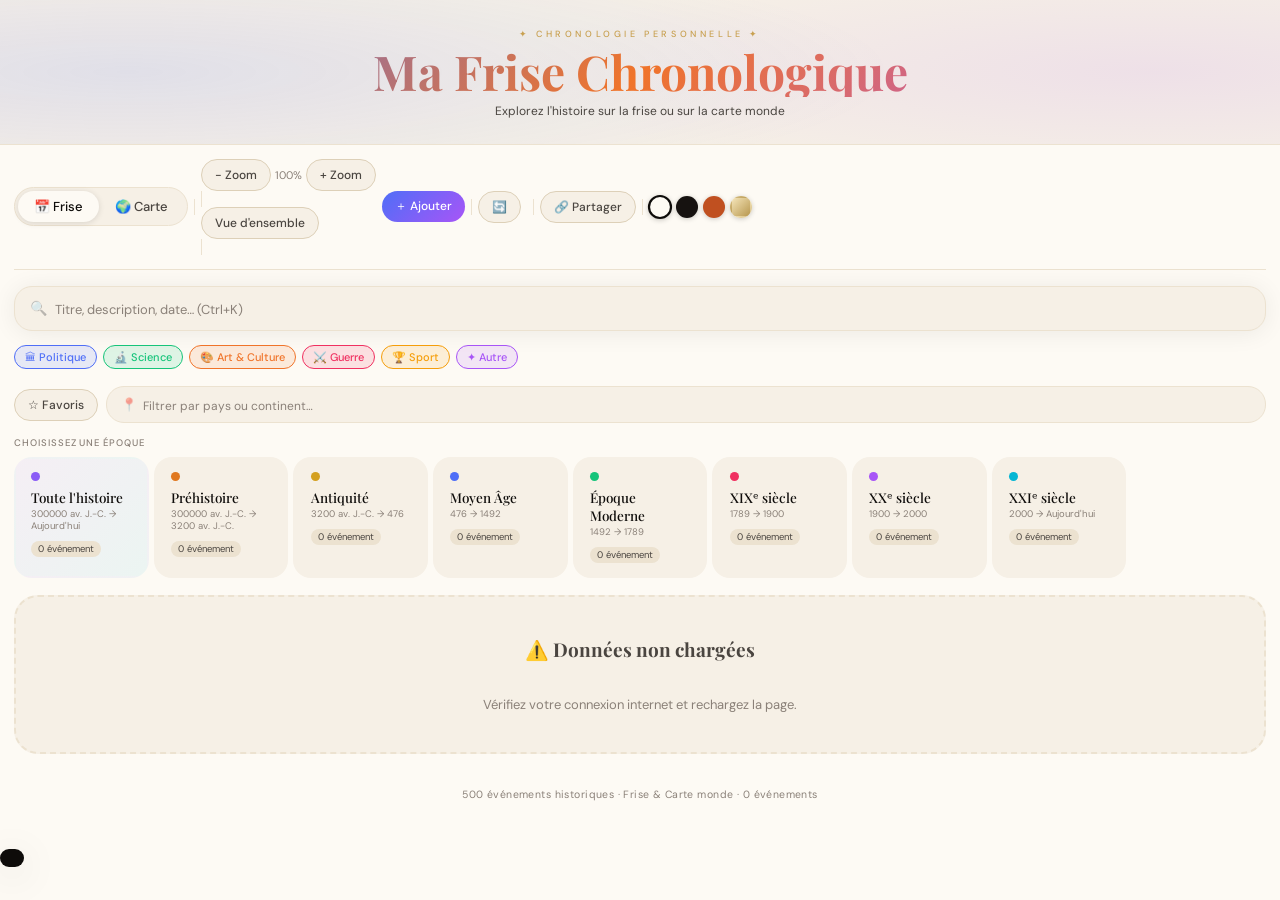
==== commit 46d997ce: "Update index.html" ====
--- a/index.html
+++ b/index.html
@@ -6,7 +6,6 @@
 <meta name="theme-color" content="#f6f0e6"/>
 <meta name="apple-mobile-web-app-capable" content="yes"/>
 <meta name="description" content="Frise chronologique interactive : 500 événements historiques de la préhistoire à aujourd'hui. Zoomez, filtrez, explorez par époque ou pays."/>
-<meta name="keywords" content="frise chronologique, histoire, événements historiques, chronologie interactive, préhistoire, antiquité"/>
 <meta property="og:title" content="Ma Frise Chronologique — 500 événements historiques"/>
 <meta property="og:description" content="Explorez 500 événements historiques sur une frise interactive. Sous-frises, favoris, filtres par époque et pays."/>
 <meta property="og:url" content="https://alexanime1.github.io/frise-chronologique/"/>
@@ -16,22 +15,155 @@
 <title>Ma Frise Chronologique — 500 événements historiques interactifs</title>
 <link href="https://fonts.googleapis.com/css2?family=Playfair+Display:wght@400;500;700&family=DM+Sans:wght@300;400;500&display=swap" rel="stylesheet"/>
 <link rel="stylesheet" href="style.css"/>
+
+<!-- Leaflet CSS pour la carte monde -->
+<link rel="stylesheet" href="https://cdnjs.cloudflare.com/ajax/libs/leaflet/1.9.4/leaflet.min.css"/>
+
+<style>
+/* ── Cases à cocher ── */
+.cb-row{display:flex;align-items:center;gap:8px;margin-top:8px;cursor:pointer;font-size:12.5px;color:var(--ink2);user-select:none}
+.cb-row input[type=checkbox]{width:16px;height:16px;accent-color:var(--cp);cursor:pointer;flex-shrink:0}
+.cb-row .cb-label{font-family:var(--fb)}
+#lieu-wrap{margin-top:8px}
+
+/* ── Sélecteur de mode Frise / Carte ── */
+.mode-switcher {
+  display:flex;
+  align-items:center;
+  gap:0;
+  background:var(--paper2);
+  border-radius:100px;
+  padding:3px;
+  border:1px solid var(--paper3);
+}
+.mode-btn {
+  display:flex;align-items:center;gap:6px;
+  padding:7px 16px;
+  border-radius:100px;
+  border:none;cursor:pointer;
+  font-family:var(--fb);font-size:13px;font-weight:500;
+  background:transparent;color:var(--ink2);
+  transition:all .2s;
+}
+.mode-btn.active {
+  background:var(--paper);
+  color:var(--ink);
+  box-shadow:0 1px 6px rgba(0,0,0,.12);
+}
+.mode-btn:hover:not(.active){color:var(--ink)}
+
+/* ── Carte monde ── */
+#map-view {
+  display:none;
+  flex-direction:column;
+  gap:12px;
+}
+#map-view.show { display:flex; }
+
+#map-container {
+  width:100%;
+  height:520px;
+  border-radius:var(--rxl);
+  overflow:hidden;
+  border:1px solid var(--paper3);
+  box-shadow:var(--shlg);
+  position:relative;
+}
+@media(max-width:640px){#map-container{height:360px}}
+
+/* Override Leaflet pour le thème */
+.leaflet-popup-content-wrapper {
+  border-radius:14px !important;
+  box-shadow:0 8px 32px rgba(0,0,0,.18) !important;
+  padding:0 !important;
+  overflow:hidden;
+  font-family:'DM Sans',sans-serif;
+  min-width:220px;
+  max-width:280px;
+}
+.leaflet-popup-content { margin:0 !important; }
+.leaflet-popup-tip-container { display:none }
+.map-popup { padding:14px 16px; }
+.map-popup-stripe { height:4px; }
+.map-popup-cat { font-size:10px;font-weight:600;letter-spacing:.04em;opacity:.7;margin-bottom:4px }
+.map-popup-title { font-size:14px;font-weight:600;color:#1a1a1a;margin-bottom:3px;font-family:'Playfair Display',serif }
+.map-popup-date { font-size:11px;opacity:.6;margin-bottom:8px }
+.map-popup-lieu { font-size:11px;opacity:.55;margin-bottom:8px;font-style:italic }
+.map-popup-desc { font-size:12px;line-height:1.5;opacity:.75;margin-bottom:10px }
+.map-popup-acts { display:flex;gap:6px;flex-wrap:wrap }
+.map-popup-acts a, .map-popup-acts button {
+  font-size:11px;font-family:'DM Sans',sans-serif;
+  padding:5px 10px;border-radius:100px;cursor:pointer;
+  text-decoration:none;border:1px solid currentColor;
+  background:transparent;
+}
+
+/* Statistiques carte */
+.map-stats {
+  display:flex;gap:12px;flex-wrap:wrap;
+  padding:10px 16px;
+  background:var(--paper2);
+  border-radius:var(--r);
+  border:1px solid var(--paper3);
+  font-size:12px;color:var(--ink2);font-family:var(--fb);
+}
+.map-stat { display:flex;align-items:center;gap:5px }
+.map-stat-dot { width:8px;height:8px;border-radius:50%;flex-shrink:0 }
+
+/* Filtres carte */
+.map-filters {
+  display:flex;gap:8px;flex-wrap:wrap;align-items:center;
+}
+.map-filter-btn {
+  padding:5px 12px;border-radius:100px;border:1px solid var(--paper3);
+  background:var(--paper2);color:var(--ink2);font-family:var(--fb);font-size:12px;
+  cursor:pointer;transition:all .15s;
+}
+.map-filter-btn.active {
+  background:var(--cp);color:#fff;border-color:var(--cp);
+}
+
+/* Marqueur personnalisé */
+.custom-marker {
+  display:flex;align-items:center;justify-content:center;
+  border-radius:50%;border:2.5px solid #fff;
+  box-shadow:0 2px 8px rgba(0,0,0,.28);
+  font-size:10px;cursor:pointer;
+  transition:transform .15s;
+}
+.custom-marker:hover { transform:scale(1.2) }
+</style>
 </head>
 <body>
 <header class="hdr">
   <div class="hdr-orn">✦ Chronologie Personnelle ✦</div>
   <h1 class="hdr-title">Ma Frise Chronologique</h1>
-  <p class="hdr-sub">Sélectionnez une époque · Zoomez pour voir mois et jours · Cliquez pour explorer</p>
+  <p class="hdr-sub">Explorez l'histoire sur la frise ou sur la carte monde</p>
 </header>
 
 <div class="page">
+
+  <!-- ── Barre d'outils principale ── -->
   <div class="toolbar">
-    <button class="btn" onclick="zoom(-1)">− Zoom</button>
-    <span class="zoom-lbl" id="zlbl">100%</span>
-    <button class="btn" onclick="zoom(1)">+ Zoom</button>
+    <!-- Sélecteur Frise / Carte -->
+    <div class="mode-switcher">
+      <button class="mode-btn active" id="mode-frise" onclick="setMode('frise')">
+        📅 Frise
+      </button>
+      <button class="mode-btn" id="mode-carte" onclick="setMode('carte')">
+        🌍 Carte
+      </button>
+    </div>
     <div class="sep"></div>
-    <button class="btn" onclick="resetView()">Vue d'ensemble</button>
-    <div class="sep"></div>
+    <!-- Boutons frise seulement -->
+    <span id="frise-toolbar">
+      <button class="btn" onclick="zoom(-1)">− Zoom</button>
+      <span class="zoom-lbl" id="zlbl">100%</span>
+      <button class="btn" onclick="zoom(1)">+ Zoom</button>
+      <div class="sep"></div>
+      <button class="btn" onclick="resetView()">Vue d'ensemble</button>
+      <div class="sep"></div>
+    </span>
     <button class="btn primary" onclick="openAdd()">＋ Ajouter</button>
     <div class="sep"></div>
     <button class="btn" onclick="manualSync()" title="Synchroniser">🔄</button>
@@ -47,6 +179,7 @@
     </div>
   </div>
 
+  <!-- ── Recherche ── -->
   <div class="searchbox">
     <span class="si-icon">🔍</span>
     <input type="search" id="si" placeholder="Titre, description, date… (Ctrl+K)" oninput="onSearch(this.value)" autocomplete="off"/>
@@ -54,8 +187,10 @@
   </div>
   <div id="sres"></div>
 
+  <!-- ── Légende catégories ── -->
   <div class="legend" id="legend"></div>
 
+  <!-- ── Filtres ── -->
   <div class="filter-bar">
     <button class="btn" id="fav-filter-btn" onclick="toggleFavsFilter()" style="gap:4px">☆ Favoris</button>
     <div class="region-search-wrap">
@@ -68,73 +203,132 @@
     </div>
   </div>
 
-  <div class="era-strip-wrap">
-    <div class="era-strip-label">Choisissez une époque</div>
-    <div class="era-strip" id="era-strip"></div>
-  </div>
-
-  <div class="era-hint" id="era-hint">
-    <strong>👆 Sélectionnez une époque ci-dessus</strong>
-    Zoomez pour voir apparaître les mois puis les jours.<br>
-    Les événements à la même date sont toujours tous visibles.
-  </div>
-
-  <div id="tl-outer">
-    <div class="tl-header">
-      <div class="tl-era-badge">
-        <div class="tl-era-dot" id="tl-dot"></div>
-        <span id="tl-era-name"></span>
-      </div>
-      <div class="tl-controls">
-        <button class="btn" onclick="zoom(-1)" style="padding:6px 11px">−</button>
-        <span class="zoom-lbl" id="zlbl2">100%</span>
-        <button class="btn" onclick="zoom(1)" style="padding:6px 11px">+</button>
-        <button class="tl-close" onclick="closeEra()">✕ Fermer</button>
-      </div>
-    </div>
-    <div id="tl-wrap"><svg id="tl-svg" height="340"></svg></div>
-    <div class="tl-mobile-nav">
-      <button class="nav-btn" onclick="panLeft()">← Préc.</button>
-      <div class="nav-zoom">
-        <button class="nav-btn" onclick="zoom(-1)" style="width:38px">−</button>
-        <span class="zoom-lbl" id="zlbl3" style="min-width:42px;text-align:center">100%</span>
-        <button class="nav-btn" onclick="zoom(1)" style="width:38px">+</button>
-      </div>
-      <button class="nav-btn" onclick="panRight()">Suiv. →</button>
-    </div>
-
-    <div id="sf-inline" style="display:none">
-      <div class="sf-inline-header">
-        <div class="sf-inline-title">
-          <span id="sf-inline-badge"></span>
-          <span id="sf-inline-name"></span>
-        </div>
-        <div style="display:flex;align-items:center;gap:6px;flex-shrink:0">
-          <button class="btn" onclick="sfZoom(-1)" style="padding:5px 9px">−</button>
-          <span class="zoom-lbl" id="sf-zlbl" style="min-width:32px;text-align:center">100%</span>
-          <button class="btn" onclick="sfZoom(1)" style="padding:5px 9px">+</button>
-          <button class="btn" onclick="openAddSubEvent()" title="Ajouter un sous-événement">＋</button>
-          <button class="tl-close" onclick="closeInlineSubFrise()">✕</button>
-        </div>
-      </div>
-      <div id="sf-wrap" style="position:relative;touch-action:none;cursor:grab"><svg id="sf-svg" height="220"></svg></div>
+  <!-- ═══════════════════════════════
+       MODE FRISE
+  ═══════════════════════════════ -->
+  <div id="frise-view">
+    <div class="era-strip-wrap">
+      <div class="era-strip-label">Choisissez une époque</div>
+      <div class="era-strip" id="era-strip"></div>
+    </div>
+
+    <div class="era-hint" id="era-hint">
+      <strong>👆 Sélectionnez une époque ci-dessus</strong>
+      Zoomez pour voir apparaître les mois puis les jours.<br>
+      Les événements à la même date sont toujours tous visibles.
+    </div>
+
+    <div id="tl-outer">
+      <div class="tl-header">
+        <div class="tl-era-badge">
+          <div class="tl-era-dot" id="tl-dot"></div>
+          <span id="tl-era-name"></span>
+        </div>
+        <div class="tl-controls">
+          <button class="btn" onclick="zoom(-1)" style="padding:6px 11px">−</button>
+          <span class="zoom-lbl" id="zlbl2">100%</span>
+          <button class="btn" onclick="zoom(1)" style="padding:6px 11px">+</button>
+          <button class="tl-close" onclick="closeEra()">✕ Fermer</button>
+        </div>
+      </div>
+      <div id="tl-wrap"><svg id="tl-svg" height="340"></svg></div>
       <div class="tl-mobile-nav">
-        <button class="nav-btn" onclick="sfPanLeft()">← Préc.</button>
+        <button class="nav-btn" onclick="panLeft()">← Préc.</button>
         <div class="nav-zoom">
-          <button class="nav-btn" onclick="sfZoom(-1)" style="width:38px">−</button>
-          <span class="zoom-lbl" id="sf-zlbl2" style="min-width:42px;text-align:center">100%</span>
-          <button class="nav-btn" onclick="sfZoom(1)" style="width:38px">+</button>
-        </div>
-        <button class="nav-btn" onclick="sfPanRight()">Suiv. →</button>
-      </div>
-    </div>
-  </div>
-
-  <footer>500 événements historiques · Sous-frises interactives · <span id="ev-count"></span></footer>
-</div>
+          <button class="nav-btn" onclick="zoom(-1)" style="width:38px">−</button>
+          <span class="zoom-lbl" id="zlbl3" style="min-width:42px;text-align:center">100%</span>
+          <button class="nav-btn" onclick="zoom(1)" style="width:38px">+</button>
+        </div>
+        <button class="nav-btn" onclick="panRight()">Suiv. →</button>
+      </div>
+
+      <div id="sf-inline" style="display:none">
+        <div class="sf-inline-header">
+          <div class="sf-inline-title">
+            <span id="sf-inline-badge"></span>
+            <span id="sf-inline-name"></span>
+          </div>
+          <div style="display:flex;align-items:center;gap:6px;flex-shrink:0">
+            <button class="btn" onclick="sfZoom(-1)" style="padding:5px 9px">−</button>
+            <span class="zoom-lbl" id="sf-zlbl" style="min-width:32px;text-align:center">100%</span>
+            <button class="btn" onclick="sfZoom(1)" style="padding:5px 9px">+</button>
+            <button class="btn" onclick="openAddSubEvent()" title="Ajouter un sous-événement">＋</button>
+            <button class="tl-close" onclick="closeInlineSubFrise()">✕</button>
+          </div>
+        </div>
+        <div id="sf-wrap" style="position:relative;touch-action:none;cursor:grab"><svg id="sf-svg" height="220"></svg></div>
+        <div class="tl-mobile-nav">
+          <button class="nav-btn" onclick="sfPanLeft()">← Préc.</button>
+          <div class="nav-zoom">
+            <button class="nav-btn" onclick="sfZoom(-1)" style="width:38px">−</button>
+            <span class="zoom-lbl" id="sf-zlbl2" style="min-width:42px;text-align:center">100%</span>
+            <button class="nav-btn" onclick="sfZoom(1)" style="width:38px">+</button>
+          </div>
+          <button class="nav-btn" onclick="sfPanRight()">Suiv. →</button>
+        </div>
+      </div>
+    </div>
+  </div><!-- /frise-view -->
+
+  <!-- ═══════════════════════════════
+       MODE CARTE MONDE
+  ═══════════════════════════════ -->
+  <div id="map-view">
+
+    <!-- Filtres rapides par catégorie -->
+    <div class="map-filters" id="map-filters">
+      <span style="font-size:12px;color:var(--ink3);font-family:var(--fb)">Filtrer :</span>
+      <button class="map-filter-btn active" data-cat="all" onclick="mapFilterCat('all',this)">Tous</button>
+      <button class="map-filter-btn" data-cat="politique" onclick="mapFilterCat('politique',this)">🏛 Politique</button>
+      <button class="map-filter-btn" data-cat="guerre"    onclick="mapFilterCat('guerre',this)">⚔️ Guerre</button>
+      <button class="map-filter-btn" data-cat="science"   onclick="mapFilterCat('science',this)">🔬 Science</button>
+      <button class="map-filter-btn" data-cat="art"       onclick="mapFilterCat('art',this)">🎨 Art</button>
+      <button class="map-filter-btn" data-cat="sport"     onclick="mapFilterCat('sport',this)">🏆 Sport</button>
+      <button class="map-filter-btn" data-cat="autre"     onclick="mapFilterCat('autre',this)">✦ Autre</button>
+    </div>
+
+    <!-- Carte Leaflet -->
+    <div id="map-container"></div>
+
+    <!-- Statistiques -->
+    <div class="map-stats" id="map-stats">
+      <div class="map-stat">
+        <div class="map-stat-dot" style="background:#4f6ef7"></div>
+        <span id="ms-politique">— Politique</span>
+      </div>
+      <div class="map-stat">
+        <div class="map-stat-dot" style="background:#f03060"></div>
+        <span id="ms-guerre">— Guerre</span>
+      </div>
+      <div class="map-stat">
+        <div class="map-stat-dot" style="background:#16c47a"></div>
+        <span id="ms-science">— Science</span>
+      </div>
+      <div class="map-stat">
+        <div class="map-stat-dot" style="background:#f0742a"></div>
+        <span id="ms-art">— Art</span>
+      </div>
+      <div class="map-stat">
+        <div class="map-stat-dot" style="background:#f59e0b"></div>
+        <span id="ms-sport">— Sport</span>
+      </div>
+      <div class="map-stat">
+        <div class="map-stat-dot" style="background:#a855f7"></div>
+        <span id="ms-autre">— Autre</span>
+      </div>
+      <div class="map-stat" style="margin-left:auto;color:var(--ink3)">
+        📍 <span id="ms-total">0</span> événements géolocalisés
+      </div>
+    </div>
+
+  </div><!-- /map-view -->
+
+  <footer>500 événements historiques · Frise &amp; Carte monde · <span id="ev-count"></span></footer>
+</div><!-- /page -->
 
 <div id="tip"></div>
 
+<!-- ═══ POPUP FICHE ÉVÉNEMENT ═══ -->
 <div id="cpop">
   <div id="cp-img-w"></div>
   <div class="cp-stripe" id="cp-stripe"></div>
@@ -150,6 +344,7 @@
     </div>
     <div class="cp-desc" id="cp-desc"></div>
     <div id="cp-region" style="font-size:11px;color:var(--ink3);margin-bottom:.35rem;display:none"></div>
+    <div id="cp-lieu" style="display:none;margin-bottom:.6rem"></div>
     <div class="cp-acts">
       <button id="cp-fav" onclick="">☆ Favori</button>
       <button class="cp-edit" id="cp-edit">✏️ Modifier</button>
@@ -171,6 +366,7 @@
   <div id="cl-items"></div>
 </div>
 
+<!-- ═══ MODAL AJOUT / MODIFICATION ═══ -->
 <div id="mbg">
   <div id="modal">
     <div class="modal-drag"></div>
@@ -179,12 +375,23 @@
       <button class="mcls" onclick="closeMod()">✕</button>
     </div>
     <div class="fgrid">
-      <div class="fr s2"><label>Titre *</label><input id="ft" type="text" placeholder="Ex : Révolution française"/></div>
+      <div class="fr s2">
+        <label>Titre *</label>
+        <input id="ft" type="text" placeholder="Ex : Révolution française"/>
+      </div>
       <div class="fr s2">
         <label>Date de début *</label>
         <div class="date-row">
           <input id="fy" type="number" placeholder="Année *"/>
-          <select id="fm"><option value="">Mois</option><option value="1">Janvier</option><option value="2">Février</option><option value="3">Mars</option><option value="4">Avril</option><option value="5">Mai</option><option value="6">Juin</option><option value="7">Juillet</option><option value="8">Août</option><option value="9">Septembre</option><option value="10">Octobre</option><option value="11">Novembre</option><option value="12">Décembre</option></select>
+          <select id="fm">
+            <option value="">Mois</option>
+            <option value="1">Janvier</option><option value="2">Février</option>
+            <option value="3">Mars</option><option value="4">Avril</option>
+            <option value="5">Mai</option><option value="6">Juin</option>
+            <option value="7">Juillet</option><option value="8">Août</option>
+            <option value="9">Septembre</option><option value="10">Octobre</option>
+            <option value="11">Novembre</option><option value="12">Décembre</option>
+          </select>
           <input id="fd2" type="number" min="1" max="31" placeholder="Jour"/>
         </div>
         <div class="fr-hint">Année négative = avant J.-C. (ex : −44)</div>
@@ -193,13 +400,32 @@
         <label>Date de fin (période, optionnel)</label>
         <div class="date-row">
           <input id="fye" type="number" placeholder="Année de fin"/>
-          <select id="fme"><option value="">Mois</option><option value="1">Janvier</option><option value="2">Février</option><option value="3">Mars</option><option value="4">Avril</option><option value="5">Mai</option><option value="6">Juin</option><option value="7">Juillet</option><option value="8">Août</option><option value="9">Septembre</option><option value="10">Octobre</option><option value="11">Novembre</option><option value="12">Décembre</option></select>
+          <select id="fme">
+            <option value="">Mois</option>
+            <option value="1">Janvier</option><option value="2">Février</option>
+            <option value="3">Mars</option><option value="4">Avril</option>
+            <option value="5">Mai</option><option value="6">Juin</option>
+            <option value="7">Juillet</option><option value="8">Août</option>
+            <option value="9">Septembre</option><option value="10">Octobre</option>
+            <option value="11">Novembre</option><option value="12">Décembre</option>
+          </select>
           <input id="fde" type="number" min="1" max="31" placeholder="Jour"/>
         </div>
-        <div class="fr-hint">Laisser vide = événement ponctuel · Mettre l'année en cours = "jusqu'à aujourd'hui"</div>
-      </div>
-      <div class="fr s2"><label>Catégorie</label><div class="cat-pick" id="cpick"></div><input type="hidden" id="fc" value="autre"/></div>
-      <div class="fr s2"><label>Description</label><textarea id="fdesc" placeholder="Décrivez cet événement…"></textarea></div>
+        <div class="fr-hint">Laisser vide = événement ponctuel</div>
+        <label class="cb-row" for="cb-ongoing">
+          <input type="checkbox" id="cb-ongoing" onchange="toggleOngoing(this.checked)"/>
+          <span class="cb-label">🔴 Événement en cours — jusqu'à aujourd'hui</span>
+        </label>
+      </div>
+      <div class="fr s2">
+        <label>Catégorie</label>
+        <div class="cat-pick" id="cpick"></div>
+        <input type="hidden" id="fc" value="autre"/>
+      </div>
+      <div class="fr s2">
+        <label>Description</label>
+        <textarea id="fdesc" placeholder="Décrivez cet événement…"></textarea>
+      </div>
       <div class="fr s2">
         <label>Page Wikipedia (optionnel)</label>
         <input id="fwiki" type="text" placeholder="Ex : Révolution_française"/>
@@ -208,7 +434,18 @@
       <div class="fr s2">
         <label>Pays / Région (optionnel)</label>
         <input id="f-region" type="text" placeholder="Ex : France, Europe, Monde entier…"/>
-        <div class="fr-hint">Permet de filtrer et rechercher par lieu</div>
+        <div class="fr-hint">Permet de filtrer par lieu dans la barre de recherche</div>
+      </div>
+      <div class="fr s2">
+        <label>Lieu précis — lien Google Maps + carte monde</label>
+        <label class="cb-row" for="cb-lieu">
+          <input type="checkbox" id="cb-lieu" onchange="toggleLieu(this.checked)"/>
+          <span class="cb-label">📍 Associer un lieu précis (Google Maps + visible sur la carte)</span>
+        </label>
+        <div id="lieu-wrap" style="display:none">
+          <input id="f-lieu" type="text" placeholder="Ex : Tour Eiffel Paris · Waterloo Belgique · Hiroshima"/>
+          <div class="fr-hint">Ce lieu sera cliquable (Google Maps) et apparaîtra sur la carte monde.</div>
+        </div>
       </div>
       <div class="fr s2">
         <label>Image — URL directe</label>
@@ -231,11 +468,13 @@
   </div>
 </div>
 
+<!-- Leaflet JS -->
+<script src="https://cdnjs.cloudflare.com/ajax/libs/leaflet/1.9.4/leaflet.min.js"></script>
+
 <!-- Firebase SDK -->
 <script type="module">
 import { initializeApp } from 'https://www.gstatic.com/firebasejs/10.12.0/firebase-app.js';
 import { getFirestore, collection, setDoc, deleteDoc, doc, onSnapshot } from 'https://www.gstatic.com/firebasejs/10.12.0/firebase-firestore.js';
-
 const firebaseConfig = {
   apiKey: "AIzaSyCLVkOkURM2lFWw7d0QlSxfxdCCTyxTGxk",
   authDomain: "frise-chronologique-535d1.firebaseapp.com",
@@ -245,78 +484,53 @@
   appId: "1:1060147058484:web:31e29e36c8eeb08e4f7761",
   measurementId: "G-TJG3334FCM"
 };
-
 let db = null;
-
 function setSt(msg, ok) {
   const el = document.getElementById('sync-status');
-  if (el) {
-    el.textContent = msg;
-    el.style.color = ok === true ? '#16c47a' : ok === false ? '#f03060' : '#a855f7';
-  }
-}
-
+  if (el) { el.textContent=msg; el.style.color=ok===true?'#16c47a':ok===false?'#f03060':'#a855f7'; }
+}
 async function initFirebase() {
   try {
     const app = initializeApp(firebaseConfig);
     db = getFirestore(app);
     setSt('Connexion…', null);
-    onSnapshot(collection(db, 'events'), snap => {
-      const remote = [];
-      snap.forEach(d => remote.push(d.data()));
+    onSnapshot(collection(db,'events'), snap => {
+      const remote=[]; snap.forEach(d=>remote.push(d.data()));
       if (window.__mergeRemote) window.__mergeRemote(remote);
       setSt('Synchronisé ✓', true);
-      const ec = document.getElementById('ev-count');
-      if (ec) ec.textContent = remote.length + ' événements';
-    }, err => {
-      console.error('Firebase snapshot error:', err);
-      setSt('Erreur sync — vérifiez les règles Firestore', false);
-    });
-  } catch (err) {
-    console.error('Firebase init error:', err);
-    setSt('Erreur Firebase', false);
-  }
-}
-
+      const ec=document.getElementById('ev-count');
+      if (ec) ec.textContent=remote.length+' événements';
+    }, err => { setSt('Erreur sync',false); });
+  } catch(err) { setSt('Erreur Firebase',false); }
+}
 window.__firebaseSave = async function(evArr) {
   if (!db) return;
   try {
-    const recent = evArr.filter(ev => ev.updatedAt && Date.now() - ev.updatedAt < 5000);
-    for (const ev of recent) {
-      await setDoc(doc(db, 'events', String(ev.id)), ev);
-    }
-  } catch (err) {
-    console.error('Firebase save error:', err);
-    setSt('Erreur sauvegarde', false);
-  }
+    const recent=evArr.filter(ev=>ev.updatedAt&&Date.now()-ev.updatedAt<5000);
+    for (const ev of recent) await setDoc(doc(db,'events',String(ev.id)), ev);
+  } catch(err) { setSt('Erreur sauvegarde',false); }
 };
-
 window.__firebaseDelete = async function(id) {
   if (!db) return;
-  try { await deleteDoc(doc(db, 'events', String(id))); }
-  catch (err) { console.error('Firebase delete error:', err); }
+  try { await deleteDoc(doc(db,'events',String(id))); } catch(e) {}
 };
-
 window.manualSync = function() {
   setSt('Synchronisation en cours…', null);
-  setTimeout(() => setSt('Synchronisé ✓', true), 1000);
+  setTimeout(()=>setSt('Synchronisé ✓',true), 1000);
 };
-
 window.addEventListener('load', initFirebase);
 </script>
+
 <script src="script.js"></script>
+
 <script>
+/* ── Thèmes ── */
 function setTheme(t) {
-  document.documentElement.setAttribute('data-theme', t === 'light' ? '' : t);
+  document.documentElement.setAttribute('data-theme', t==='light'?'':t);
   localStorage.setItem('frise_theme', t);
-  document.querySelectorAll('.theme-btn').forEach(btn => {
-    btn.classList.toggle('active', btn.dataset.t === t);
-  });
-}
-(function(){
-  const saved = localStorage.getItem('frise_theme') || 'light';
-  setTheme(saved);
-})();
+  document.querySelectorAll('.theme-btn').forEach(btn=>btn.classList.toggle('active',btn.dataset.t===t));
+}
+(function(){ setTheme(localStorage.getItem('frise_theme')||'light'); })();
 </script>
 </body>
 </html>
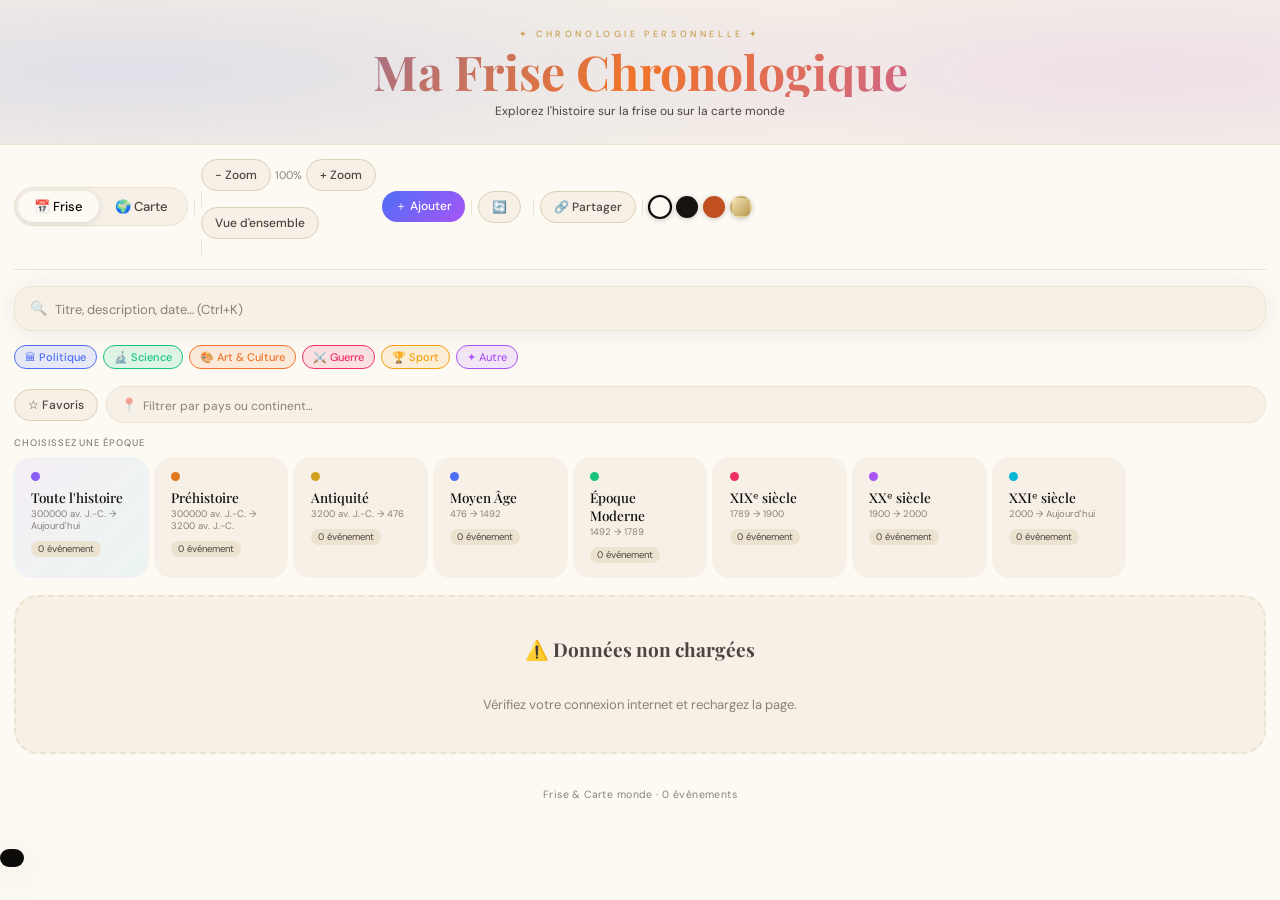
==== commit 0d2deb8a: "Update index.html" ====
--- a/index.html
+++ b/index.html
@@ -5,18 +5,19 @@
 <meta name="viewport" content="width=device-width,initial-scale=1,maximum-scale=5,viewport-fit=cover"/>
 <meta name="theme-color" content="#f6f0e6"/>
 <meta name="apple-mobile-web-app-capable" content="yes"/>
-<meta name="description" content="Frise chronologique interactive : 500 événements historiques de la préhistoire à aujourd'hui. Zoomez, filtrez, explorez par époque ou pays."/>
-<meta property="og:title" content="Ma Frise Chronologique — 500 événements historiques"/>
-<meta property="og:description" content="Explorez 500 événements historiques sur une frise interactive. Sous-frises, favoris, filtres par époque et pays."/>
+<!-- CORRIGÉ: 500→1000 dans description/title/og -->
+<meta name="description" content="Frise chronologique interactive : 1000 événements historiques de la préhistoire à aujourd'hui. Zoomez, filtrez, explorez par époque ou pays."/>
+<meta property="og:title" content="Ma Frise Chronologique — 1000 événements historiques"/>
+<meta property="og:description" content="Explorez 1000 événements historiques sur une frise interactive. Sous-frises, favoris, filtres par époque et pays."/>
 <meta property="og:url" content="https://alexanime1.github.io/frise-chronologique/"/>
 <meta property="og:type" content="website"/>
 <meta name="robots" content="index, follow"/>
 <link rel="canonical" href="https://alexanime1.github.io/frise-chronologique/"/>
-<title>Ma Frise Chronologique — 500 événements historiques interactifs</title>
+<!-- CORRIGÉ: title mis à jour -->
+<title>Ma Frise Chronologique — 1000 événements historiques interactifs</title>
 <link href="https://fonts.googleapis.com/css2?family=Playfair+Display:wght@400;500;700&family=DM+Sans:wght@300;400;500&display=swap" rel="stylesheet"/>
 <link rel="stylesheet" href="style.css"/>
-
-<!-- Leaflet CSS pour la carte monde -->
+<!-- Leaflet CSS -->
 <link rel="stylesheet" href="https://cdnjs.cloudflare.com/ajax/libs/leaflet/1.9.4/leaflet.min.css"/>
 
 <style>
@@ -27,111 +28,44 @@
 #lieu-wrap{margin-top:8px}
 
 /* ── Sélecteur de mode Frise / Carte ── */
-.mode-switcher {
-  display:flex;
-  align-items:center;
-  gap:0;
-  background:var(--paper2);
-  border-radius:100px;
-  padding:3px;
-  border:1px solid var(--paper3);
-}
-.mode-btn {
-  display:flex;align-items:center;gap:6px;
-  padding:7px 16px;
-  border-radius:100px;
-  border:none;cursor:pointer;
-  font-family:var(--fb);font-size:13px;font-weight:500;
-  background:transparent;color:var(--ink2);
-  transition:all .2s;
-}
-.mode-btn.active {
-  background:var(--paper);
-  color:var(--ink);
-  box-shadow:0 1px 6px rgba(0,0,0,.12);
-}
+.mode-switcher{display:flex;align-items:center;gap:0;background:var(--paper2);border-radius:100px;padding:3px;border:1px solid var(--paper3)}
+.mode-btn{display:flex;align-items:center;gap:6px;padding:7px 16px;border-radius:100px;border:none;cursor:pointer;font-family:var(--fb);font-size:13px;font-weight:500;background:transparent;color:var(--ink2);transition:all .2s}
+.mode-btn.active{background:var(--paper);color:var(--ink);box-shadow:0 1px 6px rgba(0,0,0,.12)}
 .mode-btn:hover:not(.active){color:var(--ink)}
 
 /* ── Carte monde ── */
-#map-view {
-  display:none;
-  flex-direction:column;
-  gap:12px;
-}
-#map-view.show { display:flex; }
-
-#map-container {
-  width:100%;
-  height:520px;
-  border-radius:var(--rxl);
-  overflow:hidden;
-  border:1px solid var(--paper3);
-  box-shadow:var(--shlg);
-  position:relative;
-}
+#map-view{display:none;flex-direction:column;gap:12px}
+#map-view.show{display:flex}
+#map-container{width:100%;height:520px;border-radius:var(--rxl);overflow:hidden;border:1px solid var(--paper3);box-shadow:var(--shlg);position:relative}
 @media(max-width:640px){#map-container{height:360px}}
 
-/* Override Leaflet pour le thème */
-.leaflet-popup-content-wrapper {
-  border-radius:14px !important;
-  box-shadow:0 8px 32px rgba(0,0,0,.18) !important;
-  padding:0 !important;
-  overflow:hidden;
-  font-family:'DM Sans',sans-serif;
-  min-width:220px;
-  max-width:280px;
-}
-.leaflet-popup-content { margin:0 !important; }
-.leaflet-popup-tip-container { display:none }
-.map-popup { padding:14px 16px; }
-.map-popup-stripe { height:4px; }
-.map-popup-cat { font-size:10px;font-weight:600;letter-spacing:.04em;opacity:.7;margin-bottom:4px }
-.map-popup-title { font-size:14px;font-weight:600;color:#1a1a1a;margin-bottom:3px;font-family:'Playfair Display',serif }
-.map-popup-date { font-size:11px;opacity:.6;margin-bottom:8px }
-.map-popup-lieu { font-size:11px;opacity:.55;margin-bottom:8px;font-style:italic }
-.map-popup-desc { font-size:12px;line-height:1.5;opacity:.75;margin-bottom:10px }
-.map-popup-acts { display:flex;gap:6px;flex-wrap:wrap }
-.map-popup-acts a, .map-popup-acts button {
-  font-size:11px;font-family:'DM Sans',sans-serif;
-  padding:5px 10px;border-radius:100px;cursor:pointer;
-  text-decoration:none;border:1px solid currentColor;
-  background:transparent;
-}
+/* Override Leaflet */
+.leaflet-popup-content-wrapper{border-radius:14px!important;box-shadow:0 8px 32px rgba(0,0,0,.18)!important;padding:0!important;overflow:hidden;font-family:'DM Sans',sans-serif;min-width:220px;max-width:280px}
+.leaflet-popup-content{margin:0!important}
+.leaflet-popup-tip-container{display:none}
+.map-popup{padding:14px 16px}
+.map-popup-stripe{height:4px}
+.map-popup-cat{font-size:10px;font-weight:600;letter-spacing:.04em;opacity:.7;margin-bottom:4px}
+.map-popup-title{font-size:14px;font-weight:600;color:#1a1a1a;margin-bottom:3px;font-family:'Playfair Display',serif}
+.map-popup-date{font-size:11px;opacity:.6;margin-bottom:8px}
+.map-popup-lieu{font-size:11px;opacity:.55;margin-bottom:8px;font-style:italic}
+.map-popup-desc{font-size:12px;line-height:1.5;opacity:.75;margin-bottom:10px}
+.map-popup-acts{display:flex;gap:6px;flex-wrap:wrap}
+.map-popup-acts a,.map-popup-acts button{font-size:11px;font-family:'DM Sans',sans-serif;padding:5px 10px;border-radius:100px;cursor:pointer;text-decoration:none;border:1px solid currentColor;background:transparent}
 
 /* Statistiques carte */
-.map-stats {
-  display:flex;gap:12px;flex-wrap:wrap;
-  padding:10px 16px;
-  background:var(--paper2);
-  border-radius:var(--r);
-  border:1px solid var(--paper3);
-  font-size:12px;color:var(--ink2);font-family:var(--fb);
-}
-.map-stat { display:flex;align-items:center;gap:5px }
-.map-stat-dot { width:8px;height:8px;border-radius:50%;flex-shrink:0 }
+.map-stats{display:flex;gap:12px;flex-wrap:wrap;padding:10px 16px;background:var(--paper2);border-radius:var(--r);border:1px solid var(--paper3);font-size:12px;color:var(--ink2);font-family:var(--fb)}
+.map-stat{display:flex;align-items:center;gap:5px}
+.map-stat-dot{width:8px;height:8px;border-radius:50%;flex-shrink:0}
 
 /* Filtres carte */
-.map-filters {
-  display:flex;gap:8px;flex-wrap:wrap;align-items:center;
-}
-.map-filter-btn {
-  padding:5px 12px;border-radius:100px;border:1px solid var(--paper3);
-  background:var(--paper2);color:var(--ink2);font-family:var(--fb);font-size:12px;
-  cursor:pointer;transition:all .15s;
-}
-.map-filter-btn.active {
-  background:var(--cp);color:#fff;border-color:var(--cp);
-}
+.map-filters{display:flex;gap:8px;flex-wrap:wrap;align-items:center}
+.map-filter-btn{padding:5px 12px;border-radius:100px;border:1px solid var(--paper3);background:var(--paper2);color:var(--ink2);font-family:var(--fb);font-size:12px;cursor:pointer;transition:all .15s}
+.map-filter-btn.active{background:var(--cp);color:#fff;border-color:var(--cp)}
 
 /* Marqueur personnalisé */
-.custom-marker {
-  display:flex;align-items:center;justify-content:center;
-  border-radius:50%;border:2.5px solid #fff;
-  box-shadow:0 2px 8px rgba(0,0,0,.28);
-  font-size:10px;cursor:pointer;
-  transition:transform .15s;
-}
-.custom-marker:hover { transform:scale(1.2) }
+.custom-marker{display:flex;align-items:center;justify-content:center;border-radius:50%;border:2.5px solid #fff;box-shadow:0 2px 8px rgba(0,0,0,.28);font-size:10px;cursor:pointer;transition:transform .15s}
+.custom-marker:hover{transform:scale(1.2)}
 </style>
 </head>
 <body>
@@ -145,17 +79,12 @@
 
   <!-- ── Barre d'outils principale ── -->
   <div class="toolbar">
-    <!-- Sélecteur Frise / Carte -->
     <div class="mode-switcher">
-      <button class="mode-btn active" id="mode-frise" onclick="setMode('frise')">
-        📅 Frise
-      </button>
-      <button class="mode-btn" id="mode-carte" onclick="setMode('carte')">
-        🌍 Carte
-      </button>
+      <button class="mode-btn active" id="mode-frise" onclick="setMode('frise')">📅 Frise</button>
+      <button class="mode-btn" id="mode-carte" onclick="setMode('carte')">🌍 Carte</button>
     </div>
     <div class="sep"></div>
-    <!-- Boutons frise seulement -->
+    <!-- CORRIGÉ: id pour ciblage JS propre -->
     <span id="frise-toolbar">
       <button class="btn" onclick="zoom(-1)">− Zoom</button>
       <span class="zoom-lbl" id="zlbl">100%</span>
@@ -192,7 +121,7 @@
 
   <!-- ── Filtres ── -->
   <div class="filter-bar">
-    <button class="btn" id="fav-filter-btn" onclick="toggleFavsFilter()" style="gap:4px">☆ Favoris</button>
+    <button class="btn" id="fav-filter-btn" onclick="toggleFavsFilter()">☆ Favoris</button>
     <div class="region-search-wrap">
       <div class="region-search-box">
         <span style="opacity:.5;font-size:13px">📍</span>
@@ -203,9 +132,7 @@
     </div>
   </div>
 
-  <!-- ═══════════════════════════════
-       MODE FRISE
-  ═══════════════════════════════ -->
+  <!-- ═══ MODE FRISE ═══ -->
   <div id="frise-view">
     <div class="era-strip-wrap">
       <div class="era-strip-label">Choisissez une époque</div>
@@ -242,6 +169,7 @@
         <button class="nav-btn" onclick="panRight()">Suiv. →</button>
       </div>
 
+      <!-- Sous-frise inline -->
       <div id="sf-inline" style="display:none">
         <div class="sf-inline-header">
           <div class="sf-inline-title">
@@ -270,60 +198,34 @@
     </div>
   </div><!-- /frise-view -->
 
-  <!-- ═══════════════════════════════
-       MODE CARTE MONDE
-  ═══════════════════════════════ -->
+  <!-- ═══ MODE CARTE MONDE ═══ -->
   <div id="map-view">
-
-    <!-- Filtres rapides par catégorie -->
     <div class="map-filters" id="map-filters">
       <span style="font-size:12px;color:var(--ink3);font-family:var(--fb)">Filtrer :</span>
-      <button class="map-filter-btn active" data-cat="all" onclick="mapFilterCat('all',this)">Tous</button>
-      <button class="map-filter-btn" data-cat="politique" onclick="mapFilterCat('politique',this)">🏛 Politique</button>
-      <button class="map-filter-btn" data-cat="guerre"    onclick="mapFilterCat('guerre',this)">⚔️ Guerre</button>
-      <button class="map-filter-btn" data-cat="science"   onclick="mapFilterCat('science',this)">🔬 Science</button>
-      <button class="map-filter-btn" data-cat="art"       onclick="mapFilterCat('art',this)">🎨 Art</button>
-      <button class="map-filter-btn" data-cat="sport"     onclick="mapFilterCat('sport',this)">🏆 Sport</button>
-      <button class="map-filter-btn" data-cat="autre"     onclick="mapFilterCat('autre',this)">✦ Autre</button>
-    </div>
-
-    <!-- Carte Leaflet -->
+      <button class="map-filter-btn active" data-cat="all"       onclick="mapFilterCat('all',this)">Tous</button>
+      <button class="map-filter-btn" data-cat="politique"        onclick="mapFilterCat('politique',this)">🏛 Politique</button>
+      <button class="map-filter-btn" data-cat="guerre"           onclick="mapFilterCat('guerre',this)">⚔️ Guerre</button>
+      <button class="map-filter-btn" data-cat="science"          onclick="mapFilterCat('science',this)">🔬 Science</button>
+      <button class="map-filter-btn" data-cat="art"              onclick="mapFilterCat('art',this)">🎨 Art</button>
+      <button class="map-filter-btn" data-cat="sport"            onclick="mapFilterCat('sport',this)">🏆 Sport</button>
+      <button class="map-filter-btn" data-cat="autre"            onclick="mapFilterCat('autre',this)">✦ Autre</button>
+    </div>
+
     <div id="map-container"></div>
 
-    <!-- Statistiques -->
     <div class="map-stats" id="map-stats">
-      <div class="map-stat">
-        <div class="map-stat-dot" style="background:#4f6ef7"></div>
-        <span id="ms-politique">— Politique</span>
-      </div>
-      <div class="map-stat">
-        <div class="map-stat-dot" style="background:#f03060"></div>
-        <span id="ms-guerre">— Guerre</span>
-      </div>
-      <div class="map-stat">
-        <div class="map-stat-dot" style="background:#16c47a"></div>
-        <span id="ms-science">— Science</span>
-      </div>
-      <div class="map-stat">
-        <div class="map-stat-dot" style="background:#f0742a"></div>
-        <span id="ms-art">— Art</span>
-      </div>
-      <div class="map-stat">
-        <div class="map-stat-dot" style="background:#f59e0b"></div>
-        <span id="ms-sport">— Sport</span>
-      </div>
-      <div class="map-stat">
-        <div class="map-stat-dot" style="background:#a855f7"></div>
-        <span id="ms-autre">— Autre</span>
-      </div>
-      <div class="map-stat" style="margin-left:auto;color:var(--ink3)">
-        📍 <span id="ms-total">0</span> événements géolocalisés
-      </div>
-    </div>
-
+      <div class="map-stat"><div class="map-stat-dot" style="background:#4f6ef7"></div><span id="ms-politique">— Politique</span></div>
+      <div class="map-stat"><div class="map-stat-dot" style="background:#f03060"></div><span id="ms-guerre">— Guerre</span></div>
+      <div class="map-stat"><div class="map-stat-dot" style="background:#16c47a"></div><span id="ms-science">— Science</span></div>
+      <div class="map-stat"><div class="map-stat-dot" style="background:#f0742a"></div><span id="ms-art">— Art</span></div>
+      <div class="map-stat"><div class="map-stat-dot" style="background:#f59e0b"></div><span id="ms-sport">— Sport</span></div>
+      <div class="map-stat"><div class="map-stat-dot" style="background:#a855f7"></div><span id="ms-autre">— Autre</span></div>
+      <div class="map-stat" style="margin-left:auto;color:var(--ink3)">📍 <span id="ms-total">0</span> événements géolocalisés</div>
+    </div>
   </div><!-- /map-view -->
 
-  <footer>500 événements historiques · Frise &amp; Carte monde · <span id="ev-count"></span></footer>
+  <!-- CORRIGÉ: footer dynamique via JS, plus de chiffre codé en dur -->
+  <footer>Frise &amp; Carte monde · <span id="ev-count"></span></footer>
 </div><!-- /page -->
 
 <div id="tip"></div>
@@ -348,7 +250,7 @@
     <div class="cp-acts">
       <button id="cp-fav" onclick="">☆ Favori</button>
       <button class="cp-edit" id="cp-edit">✏️ Modifier</button>
-      <button id="cp-subfrise" onclick="" style="font-family:var(--fb);font-size:11.5px;padding:8px 10px;border-radius:100px;cursor:pointer;background:transparent;color:var(--cu);border:1px solid var(--cu)">🔍 Sous-frise</button>
+      <button id="cp-subfrise" style="font-family:var(--fb);font-size:11.5px;padding:8px 10px;border-radius:100px;cursor:pointer;background:transparent;color:var(--cu);border:1px solid var(--cu)">🔍 Sous-frise</button>
       <a class="cp-wiki" id="cp-wiki" href="#" target="_blank" rel="noopener">
         <svg width="11" height="11" viewBox="0 0 24 24" fill="none" stroke="currentColor" stroke-width="2.5"><circle cx="12" cy="12" r="10"/><path d="M12 2a15 15 0 0 1 0 20M12 2a15 15 0 0 0 0 20M2 12h20"/></svg>
         Wikipedia
@@ -468,7 +370,7 @@
   </div>
 </div>
 
-<!-- Leaflet JS -->
+<!-- Leaflet JS — chargé AVANT script.js pour que L soit disponible -->
 <script src="https://cdnjs.cloudflare.com/ajax/libs/leaflet/1.9.4/leaflet.min.js"></script>
 
 <!-- Firebase SDK -->
@@ -476,13 +378,13 @@
 import { initializeApp } from 'https://www.gstatic.com/firebasejs/10.12.0/firebase-app.js';
 import { getFirestore, collection, setDoc, deleteDoc, doc, onSnapshot } from 'https://www.gstatic.com/firebasejs/10.12.0/firebase-firestore.js';
 const firebaseConfig = {
-  apiKey: "AIzaSyCLVkOkURM2lFWw7d0QlSxfxdCCTyxTGxk",
-  authDomain: "frise-chronologique-535d1.firebaseapp.com",
-  projectId: "frise-chronologique-535d1",
-  storageBucket: "frise-chronologique-535d1.firebasestorage.app",
-  messagingSenderId: "1060147058484",
-  appId: "1:1060147058484:web:31e29e36c8eeb08e4f7761",
-  measurementId: "G-TJG3334FCM"
+  apiKey: "AIzaSyBzzyLLJ8AKP_6PlvguMVYNphLjmvkFDpo",
+  authDomain: "frise-chrono-v2.firebaseapp.com",
+  projectId: "frise-chrono-v2",
+  storageBucket: "frise-chrono-v2.firebasestorage.app",
+  messagingSenderId: "1097592258162",
+  appId: "1:1097592258162:web:cee7759ee41ffb4073cceb",
+  measurementId: "G-3681WKKD7P"
 };
 let db = null;
 function setSt(msg, ok) {
--- a/style.css
+++ b/style.css
@@ -57,7 +57,6 @@
 .sri-dot{width:8px;height:8px;border-radius:50%;flex-shrink:0;margin-top:5px}
 .sri-title{font-size:13px;font-weight:500;font-family:var(--fh)}
 .sri-meta{font-size:10.5px;color:var(--ink3);margin-top:1px}
-.sri-desc{font-size:10.5px;color:var(--ink2);margin-top:2px;font-style:italic;overflow:hidden;display:-webkit-box;-webkit-line-clamp:2;-webkit-box-orient:vertical}
 .sr-empty{padding:14px;text-align:center;font-size:13px;color:var(--ink3)}
 mark{background:rgba(79,110,247,.22);color:inherit;border-radius:3px;padding:0 1px}
 
@@ -100,7 +99,7 @@
 #tl-wrap.dragging{cursor:grabbing}
 #tl-svg{display:block;width:100%}
 
-/* MOBILE NAV BAR — pour se déplacer facilement sur mobile */
+/* MOBILE NAV BAR */
 .tl-mobile-nav{display:none;align-items:center;justify-content:center;gap:10px;padding:.6rem .5rem;background:var(--paper2);border:1px solid var(--paper3);border-radius:var(--rlg);margin-top:.6rem}
 .tl-mobile-nav button{background:var(--paper);border:1px solid var(--paper3);border-radius:var(--r);padding:8px 14px;font-size:13px;font-family:var(--fb);color:var(--ink2);cursor:pointer;-webkit-tap-highlight-color:transparent;flex:1;text-align:center}
 .tl-mobile-nav button:active{background:var(--paper3)}
@@ -171,13 +170,7 @@
 #ipr img{max-height:100px;max-width:100%;border-radius:var(--r);object-fit:cover}
 .rmi{display:inline-block;margin-top:5px;font-size:11.5px;color:var(--cg);cursor:pointer;text-decoration:underline;background:none;border:none;font-family:var(--fb)}
 
-/* FIREBASE GUIDE */
-.firebase-guide{background:var(--paper2);border:1px solid var(--paper3);border-radius:var(--rlg);padding:1rem 1.1rem;margin-bottom:1rem;font-size:12px;line-height:1.7;color:var(--ink2)}
-.firebase-guide h3{font-family:var(--fh);font-size:14px;margin-bottom:.4rem;color:var(--ink)}
-.firebase-guide ol{padding-left:1.2rem}
-.firebase-guide a{color:var(--cp);text-decoration:none}
-.firebase-guide code{background:var(--paper3);padding:1px 5px;border-radius:4px;font-size:11px}
-
+/* ANIMATIONS */
 @keyframes slideUp{from{opacity:0;transform:translateY(20px)}to{opacity:1;transform:none}}
 @keyframes popIn{from{opacity:0;transform:scale(.92) translateY(8px)}to{opacity:1;transform:none}}
 footer{text-align:center;font-size:10.5px;color:var(--ink3);padding:1.25rem 0 0;letter-spacing:.04em}
@@ -205,7 +198,7 @@
   #tip{display:block}
 }
 
-/* ── Filtre barre ── */
+/* FILTRE BARRE */
 .filter-bar{display:flex;gap:8px;align-items:center;flex-wrap:wrap;margin-bottom:.85rem}
 .region-search-wrap{position:relative;flex:1;min-width:180px}
 .region-search-box{display:flex;align-items:center;gap:6px;padding:.55rem .85rem;background:var(--paper2);border:1.5px solid var(--paper3);border-radius:var(--rlg);transition:border-color .2s}
@@ -221,14 +214,14 @@
    THÈMES VISUELS
    ══════════════════════════════════════════ */
 
-/* ── Sombre ── */
+/* Sombre */
 [data-theme="dark"]{
   --ink:#f0ebe0;--ink2:#9a9080;--ink3:#645848;
   --paper:#0d0b09;--paper2:#161210;--paper3:#211c14;--paper4:#2c2518;
   --sh:0 2px 24px rgba(0,0,0,.45);--shlg:0 8px 40px rgba(0,0,0,.55);
 }
 
-/* ── Sépia (tons orange/brique chauds, très différent du parchemin) ── */
+/* Sépia */
 [data-theme="sepia"]{
   --ink:#1a0a00;--ink2:#6b2e10;--ink3:#a06040;
   --paper:#fff0e0;--paper2:#ffe4cc;--paper3:#f0c8a0;--paper4:#d4a070;
@@ -237,19 +230,13 @@
   --ca:#e07010;--cg:#c03030;--cs:#308060;--cu:#9040a0;
 }
 [data-theme="sepia"] body{background:var(--paper)}
-[data-theme="sepia"] .hdr{
-  background:linear-gradient(135deg,#c05020 0%,#e07010 50%,#c03030 100%);
-  border-bottom:none;
-}
-[data-theme="sepia"] .hdr-title{
-  background:linear-gradient(135deg,#fff0e0,#ffe4cc,#fff);
-  -webkit-background-clip:text;background-clip:text;-webkit-text-fill-color:transparent;
-}
+[data-theme="sepia"] .hdr{background:linear-gradient(135deg,#c05020 0%,#e07010 50%,#c03030 100%);border-bottom:none}
+[data-theme="sepia"] .hdr-title{background:linear-gradient(135deg,#fff0e0,#ffe4cc,#fff);-webkit-background-clip:text;background-clip:text;-webkit-text-fill-color:transparent}
 [data-theme="sepia"] .hdr-orn{color:#ffd0a0}
 [data-theme="sepia"] .hdr-sub{color:#ffe0c0}
 [data-theme="sepia"] .era-card{border-radius:6px}
 
-/* ── Parchemin (vraiment parchemin : texture visible, plis, bords déchirés) ── */
+/* Parchemin */
 [data-theme="parchment"]{
   --ink:#2a1800;--ink2:#5c3a18;--ink3:#8a6240;
   --paper:#f4e4b8;--paper2:#ead8a0;--paper3:#d4c080;--paper4:#b89850;
@@ -259,210 +246,86 @@
 }
 [data-theme="parchment"] body{
   background-color:#c8a850;
-  background-image:
-    /* lignes horizontales type papier ligné ancien */
-    repeating-linear-gradient(0deg,transparent,transparent 31px,rgba(90,48,0,.12) 31px,rgba(90,48,0,.12) 32px);
+  background-image:repeating-linear-gradient(0deg,transparent,transparent 31px,rgba(90,48,0,.12) 31px,rgba(90,48,0,.12) 32px);
   min-height:100vh;
 }
 [data-theme="parchment"] .page{
   background:
-    /* Texture fibre de papier */
     url("data:image/svg+xml,%3Csvg xmlns='http://www.w3.org/2000/svg' width='200' height='200'%3E%3Cfilter id='n'%3E%3CfeTurbulence type='fractalNoise' baseFrequency='0.9' numOctaves='4' stitchTiles='stitch'/%3E%3CfeColorMatrix type='saturate' values='0'/%3E%3C/filter%3E%3Crect width='200' height='200' filter='url(%23n)' opacity='0.04'/%3E%3C/svg%3E"),
-    /* Taches de vieillissement */
     radial-gradient(ellipse 60px 40px at 12% 18%,rgba(90,48,0,.07),transparent),
     radial-gradient(ellipse 80px 50px at 88% 75%,rgba(90,48,0,.06),transparent),
     radial-gradient(ellipse 40px 60px at 45% 90%,rgba(90,48,0,.05),transparent),
     radial-gradient(ellipse 100px 30px at 70% 10%,rgba(160,120,40,.06),transparent),
-    /* Fond parchemin */
     linear-gradient(168deg,#f4e4b8 0%,#ead8a0 30%,#f0e0b0 60%,#e8d498 100%);
-  border-radius:0;
-  padding:0 .875rem 3rem;
-  position:relative;
-}
-/* Bords déchirés en haut et bas (pseudo-éléments) */
-[data-theme="parchment"] .page::before,
-[data-theme="parchment"] .page::after{
-  content:'';position:absolute;left:0;right:0;height:18px;
-  background:inherit;
-}
-[data-theme="parchment"] .page::before{top:-18px;
-  clip-path:polygon(0% 100%,1% 20%,2% 85%,3% 10%,4% 70%,5% 5%,6% 80%,7% 25%,8% 90%,9% 15%,10% 75%,11% 0%,12% 65%,13% 20%,14% 85%,15% 5%,16% 70%,17% 30%,18% 95%,19% 10%,20% 75%,21% 0%,22% 60%,23% 25%,24% 88%,25% 12%,26% 72%,27% 5%,28% 80%,29% 20%,30% 90%,31% 8%,32% 65%,33% 28%,34% 82%,35% 15%,36% 70%,37% 2%,38% 78%,39% 22%,40% 88%,41% 6%,42% 68%,43% 30%,44% 92%,45% 18%,46% 72%,47% 8%,48% 82%,49% 24%,50% 86%,51% 10%,52% 70%,53% 0%,54% 60%,55% 28%,56% 85%,57% 15%,58% 78%,59% 5%,60% 68%,61% 32%,62% 90%,63% 20%,64% 80%,65% 8%,66% 72%,67% 25%,68% 88%,69% 12%,70% 75%,71% 2%,72% 65%,73% 30%,74% 92%,75% 18%,76% 82%,77% 10%,78% 70%,79% 22%,80% 85%,81% 5%,82% 68%,83% 28%,84% 90%,85% 15%,86% 75%,87% 0%,88% 62%,89% 25%,90% 88%,91% 10%,92% 72%,93% 5%,94% 80%,95% 20%,96% 85%,97% 8%,98% 70%,99% 30%,100% 100%);
-}
-[data-theme="parchment"] .page::after{bottom:-18px;
-  clip-path:polygon(0% 0%,1% 80%,2% 15%,3% 90%,4% 30%,5% 95%,6% 20%,7% 75%,8% 10%,9% 85%,10% 25%,11% 100%,12% 35%,13% 80%,14% 15%,15% 95%,16% 30%,17% 70%,18% 5%,19% 90%,20% 25%,21% 100%,22% 40%,23% 75%,24% 12%,25% 88%,26% 28%,27% 95%,28% 20%,29% 80%,30% 10%,31% 92%,32% 35%,33% 72%,34% 18%,35% 85%,36% 30%,37% 98%,38% 22%,39% 78%,40% 12%,41% 94%,42% 32%,43% 70%,44% 8%,45% 82%,46% 28%,47% 92%,48% 18%,49% 76%,50% 14%,51% 90%,52% 30%,53% 100%,54% 40%,55% 72%,56% 15%,57% 85%,58% 25%,59% 95%,60% 32%,61% 68%,62% 10%,63% 80%,64% 20%,65% 92%,66% 28%,67% 75%,68% 12%,69% 88%,70% 25%,71% 98%,72% 35%,73% 70%,74% 8%,75% 82%,76% 18%,77% 90%,78% 30%,79% 78%,80% 15%,81% 95%,82% 32%,83% 72%,84% 10%,85% 85%,86% 25%,87% 100%,88% 38%,89% 75%,90% 12%,91% 90%,92% 28%,93% 95%,94% 20%,95% 80%,96% 15%,97% 92%,98% 30%,99% 70%,100% 0%);
-}
-/* Plis diagonaux */
+  border-radius:0;padding:0 .875rem 3rem;position:relative;
+}
+[data-theme="parchment"] .page::before,[data-theme="parchment"] .page::after{content:'';position:absolute;left:0;right:0;height:18px;background:inherit}
+[data-theme="parchment"] .page::before{top:-18px;clip-path:polygon(0% 100%,1% 20%,2% 85%,3% 10%,4% 70%,5% 5%,6% 80%,7% 25%,8% 90%,9% 15%,10% 75%,11% 0%,12% 65%,13% 20%,14% 85%,15% 5%,16% 70%,17% 30%,18% 95%,19% 10%,20% 75%,21% 0%,22% 60%,23% 25%,24% 88%,25% 12%,26% 72%,27% 5%,28% 80%,29% 20%,30% 90%,31% 8%,32% 65%,33% 28%,34% 82%,35% 15%,36% 70%,37% 2%,38% 78%,39% 22%,40% 88%,41% 6%,42% 68%,43% 30%,44% 92%,45% 18%,46% 72%,47% 8%,48% 82%,49% 24%,50% 86%,51% 10%,52% 70%,53% 0%,54% 60%,55% 28%,56% 85%,57% 15%,58% 78%,59% 5%,60% 68%,61% 32%,62% 90%,63% 20%,64% 80%,65% 8%,66% 72%,67% 25%,68% 88%,69% 12%,70% 75%,71% 2%,72% 65%,73% 30%,74% 92%,75% 18%,76% 82%,77% 10%,78% 70%,79% 22%,80% 85%,81% 5%,82% 68%,83% 28%,84% 90%,85% 15%,86% 75%,87% 0%,88% 62%,89% 25%,90% 88%,91% 10%,92% 72%,93% 5%,94% 80%,95% 20%,96% 85%,97% 8%,98% 70%,99% 30%,100% 100%)}
+[data-theme="parchment"] .page::after{bottom:-18px;clip-path:polygon(0% 0%,1% 80%,2% 15%,3% 90%,4% 30%,5% 95%,6% 20%,7% 75%,8% 10%,9% 85%,10% 25%,11% 100%,12% 35%,13% 80%,14% 15%,15% 95%,16% 30%,17% 70%,18% 5%,19% 90%,20% 25%,21% 100%,22% 40%,23% 75%,24% 12%,25% 88%,26% 28%,27% 95%,28% 20%,29% 80%,30% 10%,31% 92%,32% 35%,33% 72%,34% 18%,35% 85%,36% 30%,37% 98%,38% 22%,39% 78%,40% 12%,41% 94%,42% 32%,43% 70%,44% 8%,45% 82%,46% 28%,47% 92%,48% 18%,49% 76%,50% 14%,51% 90%,52% 30%,53% 100%,54% 40%,55% 72%,56% 15%,57% 85%,58% 25%,59% 95%,60% 32%,61% 68%,62% 10%,63% 80%,64% 20%,65% 92%,66% 28%,67% 75%,68% 12%,69% 88%,70% 25%,71% 98%,72% 35%,73% 70%,74% 8%,75% 82%,76% 18%,77% 90%,78% 30%,79% 78%,80% 15%,81% 95%,82% 32%,83% 72%,84% 10%,85% 85%,86% 25%,87% 100%,88% 38%,89% 75%,90% 12%,91% 90%,92% 28%,93% 95%,94% 20%,95% 80%,96% 15%,97% 92%,98% 30%,99% 70%,100% 0%)}
 [data-theme="parchment"] .hdr{
-  background:
-    /* Pli en haut à droite */
-    linear-gradient(225deg,transparent 0%,transparent 92%,rgba(90,48,0,.15) 92%,rgba(90,48,0,.08) 95%,transparent 95%),
-    /* Pli en bas à gauche */
-    linear-gradient(45deg,transparent 0%,transparent 96%,rgba(90,48,0,.1) 96%,rgba(90,48,0,.05) 98%,transparent 98%),
-    /* Fond hdr parchemin */
-    linear-gradient(135deg,#e8d498,#d4c080,#e0cc90);
-  border-bottom:2px solid var(--paper4);
-  box-shadow:0 4px 20px rgba(42,24,0,.2),inset 0 -2px 8px rgba(42,24,0,.1);
-}
-[data-theme="parchment"] .hdr-title{
-  background:linear-gradient(135deg,#2a1800,#5a3000,#7a4800);
-  -webkit-background-clip:text;background-clip:text;-webkit-text-fill-color:transparent;
-  font-style:italic;
-}
+  background:linear-gradient(225deg,transparent 0%,transparent 92%,rgba(90,48,0,.15) 92%,rgba(90,48,0,.08) 95%,transparent 95%),linear-gradient(45deg,transparent 0%,transparent 96%,rgba(90,48,0,.1) 96%,rgba(90,48,0,.05) 98%,transparent 98%),linear-gradient(135deg,#e8d498,#d4c080,#e0cc90);
+  border-bottom:2px solid var(--paper4);box-shadow:0 4px 20px rgba(42,24,0,.2),inset 0 -2px 8px rgba(42,24,0,.1);
+}
+[data-theme="parchment"] .hdr-title{background:linear-gradient(135deg,#2a1800,#5a3000,#7a4800);-webkit-background-clip:text;background-clip:text;-webkit-text-fill-color:transparent;font-style:italic}
 [data-theme="parchment"] .hdr-orn{color:var(--ink3);letter-spacing:.5em}
-[data-theme="parchment"] .era-card{
-  border-radius:3px;
-  box-shadow:2px 2px 6px rgba(42,24,0,.12),inset 0 0 0 1px rgba(42,24,0,.05);
-}
+[data-theme="parchment"] .era-card{border-radius:3px;box-shadow:2px 2px 6px rgba(42,24,0,.12),inset 0 0 0 1px rgba(42,24,0,.05)}
 [data-theme="parchment"] .btn{border-radius:3px}
-[data-theme="parchment"] #tl-wrap{
-  border-radius:4px;
-  box-shadow:3px 3px 12px rgba(42,24,0,.2),inset 0 0 0 1px rgba(42,24,0,.08);
-}
-[data-theme="parchment"] .fr input,
-[data-theme="parchment"] .fr textarea,
-[data-theme="parchment"] .fr select{border-radius:3px;font-family:'Palatino Linotype','Book Antiqua',Palatino,serif}
+[data-theme="parchment"] #tl-wrap{border-radius:4px;box-shadow:3px 3px 12px rgba(42,24,0,.2),inset 0 0 0 1px rgba(42,24,0,.08)}
+[data-theme="parchment"] .fr input,[data-theme="parchment"] .fr textarea,[data-theme="parchment"] .fr select{border-radius:3px;font-family:'Palatino Linotype','Book Antiqua',Palatino,serif}
 [data-theme="parchment"] .mhdr h2{font-style:italic}
 
-/* ── Transitions douces au changement de thème ── */
-body,body *{transition:background-color .25s,color .2s,border-color .2s;}
-/* Sauf les animations SVG qui ne doivent pas transitionner */
-svg *{transition:none!important}
-
-/* ── Sélecteur de thème ── */
+/* ══════════════════════════════════════════
+   TRANSITIONS DOUCES — CORRIGÉ
+   body * est trop large et cause des re-renders SVG.
+   On cible seulement les éléments HTML qui changent visuellement.
+   svg * reste exempt via son propre sélecteur.
+   ══════════════════════════════════════════ */
+body,
+.hdr, .page, .btn, .era-card, .leg-item, .searchbox,
+.era-strip, #tl-wrap, #cpop, #cluster-list, #modal, #mbg,
+.map-filter-btn, .mode-btn, .theme-btn,
+.cl-item, .sri, .rr-item, .csw,
+input, textarea, select,
+.region-search-box, .tl-close, .tl-mobile-nav {
+  transition: background-color .25s, color .2s, border-color .2s;
+}
+/* CORRIGÉ: SVG exempt de toute transition pour éviter les re-renders */
+svg, svg * { transition: none !important; }
+
+/* SÉLECTEUR DE THÈME */
 .theme-picker{display:flex;gap:5px;align-items:center}
-.theme-btn{
-  width:22px;height:22px;border-radius:50%;border:2.5px solid transparent;
-  cursor:pointer;transition:transform .18s,border-color .18s;flex-shrink:0;
-  box-shadow:0 1px 5px rgba(0,0,0,.2);padding:0;
-}
+.theme-btn{width:22px;height:22px;border-radius:50%;border:2.5px solid transparent;cursor:pointer;transition:transform .18s,border-color .18s!important;flex-shrink:0;box-shadow:0 1px 5px rgba(0,0,0,.2);padding:0}
 .theme-btn:hover{transform:scale(1.18)}
 .theme-btn.active{border-color:var(--ink)!important;transform:scale(1.1)}
-.theme-btn[data-t="light"]    {background:#fdfaf4;border-color:var(--paper4)}
-.theme-btn[data-t="dark"]     {background:#161210}
-.theme-btn[data-t="sepia"]    {background:#c05020}
+.theme-btn[data-t="light"]{background:#fdfaf4;border-color:var(--paper4)}
+.theme-btn[data-t="dark"]{background:#161210}
+.theme-btn[data-t="sepia"]{background:#c05020}
 .theme-btn[data-t="parchment"]{background:linear-gradient(135deg,#f4e4b8,#b89850)}
-
-/* ── Sous-frises (mini timeline dans une fiche) ── */
-.subfrise-modal{
-  display:none;position:fixed;inset:0;background:rgba(14,12,10,.6);
-  backdrop-filter:blur(6px);z-index:400;align-items:center;justify-content:center;padding:1rem
-}
-.subfrise-modal.open{display:flex;animation:slideUp .25s ease}
-.subfrise-box{
-  background:var(--paper);border:1px solid var(--paper3);border-radius:var(--rxl);
-  width:min(900px,96vw);max-height:90vh;overflow-y:auto;box-shadow:var(--shlg);
-  display:flex;flex-direction:column;
-}
-.subfrise-header{
-  display:flex;align-items:center;justify-content:space-between;
-  padding:.9rem 1.25rem;border-bottom:1px solid var(--paper3);
-  background:var(--paper2);border-radius:var(--rxl) var(--rxl) 0 0;flex-shrink:0;
-}
-.subfrise-title{font-family:var(--fh);font-size:17px;font-weight:500;display:flex;align-items:center;gap:8px}
-.subfrise-era-badge{
-  font-size:10.5px;padding:3px 10px;border-radius:100px;
-  font-family:var(--fb);font-weight:500;
-}
-.subfrise-svg-wrap{padding:.75rem;flex-shrink:0}
-.subfrise-events{padding:.5rem 1rem 1rem;overflow-y:auto;max-height:280px}
-.subfrise-ev-item{
-  display:flex;align-items:flex-start;gap:10px;padding:9px 10px;
-  border-bottom:1px solid var(--paper3);cursor:pointer;border-radius:var(--r);
-  transition:background .12s;
-}
-.subfrise-ev-item:last-child{border-bottom:none}
-.subfrise-ev-item:hover{background:var(--paper2)}
-.subfrise-ev-dot{width:9px;height:9px;border-radius:50%;flex-shrink:0;margin-top:4px}
-.subfrise-ev-title{font-size:13px;font-family:var(--fh);font-weight:500}
-.subfrise-ev-date{font-size:10.5px;color:var(--ink3);margin-top:1px}
-.subfrise-ev-desc{font-size:11px;color:var(--ink2);margin-top:2px;
-  display:-webkit-box;-webkit-line-clamp:2;-webkit-box-orient:vertical;overflow:hidden}
-.subfrise-add{
-  display:flex;align-items:center;gap:8px;padding:.75rem 1rem;
-  border-top:1px solid var(--paper3);background:var(--paper2);border-radius:0 0 var(--rxl) var(--rxl);flex-shrink:0;
-}
-.subfrise-add input{
-  flex:1;background:var(--paper);border:1.5px solid var(--paper3);border-radius:var(--r);
-  padding:8px 12px;font-size:14px;font-family:var(--fb);color:var(--ink);outline:none;
-  transition:border-color .15s;
-}
-.subfrise-add input:focus{border-color:var(--cp)}
-
-@media(max-width:640px){
-  .subfrise-box{max-height:96vh;border-radius:var(--rxl) var(--rxl) 0 0;
-    position:fixed;bottom:0;left:0;right:0;width:100%;border-radius:var(--rxl) var(--rxl) 0 0}
-  .subfrise-modal{align-items:flex-end;padding:0}
-}
 
 /* ══════════════════════════
    SOUS-FRISE INLINE
    ══════════════════════════ */
-#sf-inline {
-  margin-top: .6rem;
-  border: 1.5px solid var(--paper3);
-  border-radius: var(--rxl);
-  overflow: hidden;
-  animation: slideUp .28s cubic-bezier(.34,1.2,.64,1);
-  background: var(--paper2);
-}
-.sf-inline-header {
-  display: flex;
-  align-items: center;
-  justify-content: space-between;
-  padding: .65rem 1rem;
-  background: var(--paper2);
-  border-bottom: 1px solid var(--paper3);
-  gap: 10px;
-  flex-wrap: wrap;
-}
-.sf-inline-title {
-  display: flex;
-  align-items: center;
-  gap: 8px;
-  font-family: var(--fh);
-  font-size: 14px;
-  font-weight: 500;
-  min-width: 0;
-}
-#sf-inline-name {
-  overflow: hidden;
-  text-overflow: ellipsis;
-  white-space: nowrap;
-}
-#sf-wrap {
-  background:
-    linear-gradient(160deg, rgba(79,110,247,.04) 0%, rgba(240,116,42,.03) 50%, rgba(168,85,247,.04) 100%),
-    var(--paper2);
-  cursor: grab;
-  user-select: none;
-  touch-action: none;
-}
-#sf-wrap.dragging { cursor: grabbing; }
-#sf-svg { display: block; width: 100%; }
-
-/* ── Boutons nav mobile ── */
-.nav-btn {
-  background: var(--paper);
-  border: 1px solid var(--paper3);
-  border-radius: var(--r);
-  padding: 9px 14px;
-  font-size: 13px;
-  font-family: var(--fb);
-  color: var(--ink2);
-  cursor: pointer;
-  -webkit-tap-highlight-color: transparent;
-  flex: 1;
-  text-align: center;
-  min-height: 44px; /* zone de tap suffisante */
-}
-.nav-btn:active { background: var(--paper3); }
-
-/* Élargir les zones de tap sur mobile */
-@media(max-width:640px) {
-  .tl-mobile-nav { gap: 7px; }
-  .nav-btn { font-size: 14px; padding: 11px 10px; }
-  #sf-wrap { min-height: 180px; }
-  #sf-inline { margin-top:.5rem; }
-  .sf-inline-header { padding:.55rem .75rem; gap:6px; }
-  .sf-inline-title { font-size:13px; }
-}
+#sf-inline{margin-top:.6rem;border:1.5px solid var(--paper3);border-radius:var(--rxl);overflow:hidden;animation:slideUp .28s cubic-bezier(.34,1.2,.64,1);background:var(--paper2)}
+.sf-inline-header{display:flex;align-items:center;justify-content:space-between;padding:.65rem 1rem;background:var(--paper2);border-bottom:1px solid var(--paper3);gap:10px;flex-wrap:wrap}
+.sf-inline-title{display:flex;align-items:center;gap:8px;font-family:var(--fh);font-size:14px;font-weight:500;min-width:0}
+#sf-inline-name{overflow:hidden;text-overflow:ellipsis;white-space:nowrap}
+#sf-wrap{background:linear-gradient(160deg,rgba(79,110,247,.04) 0%,rgba(240,116,42,.03) 50%,rgba(168,85,247,.04) 100%),var(--paper2);cursor:grab;user-select:none;touch-action:none}
+#sf-wrap.dragging{cursor:grabbing}
+#sf-svg{display:block;width:100%}
+
+/* BOUTONS NAV MOBILE */
+.nav-btn{background:var(--paper);border:1px solid var(--paper3);border-radius:var(--r);padding:9px 14px;font-size:13px;font-family:var(--fb);color:var(--ink2);cursor:pointer;-webkit-tap-highlight-color:transparent;flex:1;text-align:center;min-height:44px}
+.nav-btn:active{background:var(--paper3)}
+
+@media(max-width:640px){
+  .tl-mobile-nav{gap:7px}
+  .nav-btn{font-size:14px;padding:11px 10px}
+  #sf-wrap{min-height:180px}
+  #sf-inline{margin-top:.5rem}
+  .sf-inline-header{padding:.55rem .75rem;gap:6px}
+  .sf-inline-title{font-size:13px}
+}
+
+/* CORRIGÉ: Leaflet — fond océan pour éviter le "vide gris" hors carte
+   (worldCopyJump:false + maxBounds dans JS empêche le wrapping) */
+.leaflet-container{background:#a8d8ea!important}
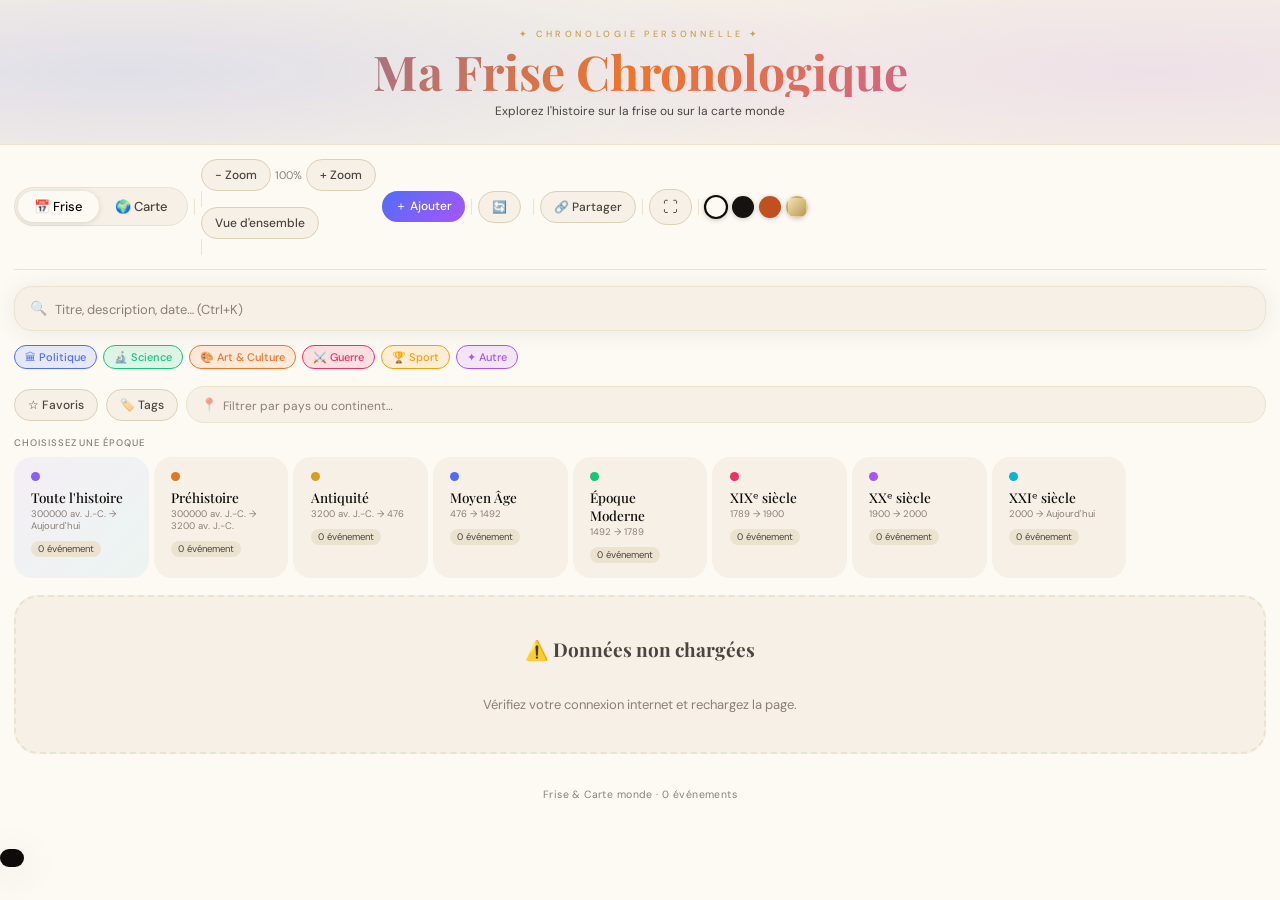
==== commit 2deabafb: "Update index.html" ====
--- a/index.html
+++ b/index.html
@@ -100,6 +100,8 @@
     <div class="sep"></div>
     <button class="btn" onclick="shareApp()" title="Partager le site">🔗 Partager</button>
     <div class="sep"></div>
+    <button class="btn" id="fs-btn" onclick="toggleFullscreen()" title="Plein écran">⛶</button>
+    <div class="sep"></div>
     <div class="theme-picker" title="Changer de thème">
       <button class="theme-btn active" data-t="light"     onclick="setTheme('light')"     title="Clair"></button>
       <button class="theme-btn"        data-t="dark"      onclick="setTheme('dark')"      title="Sombre"></button>
@@ -119,9 +121,17 @@
   <!-- ── Légende catégories ── -->
   <div class="legend" id="legend"></div>
 
+  <!-- ── Tags actifs ── -->
+  <div class="tag-bar" id="tag-bar" style="display:none">
+    <span class="tag-bar-label">🏷️ Tags :</span>
+    <div class="tag-chips" id="tag-chips"></div>
+    <button class="tag-clear-all" onclick="clearAllTags()">✕ Tous</button>
+  </div>
+
   <!-- ── Filtres ── -->
   <div class="filter-bar">
     <button class="btn" id="fav-filter-btn" onclick="toggleFavsFilter()">☆ Favoris</button>
+    <button class="btn" id="tag-filter-btn" onclick="openTagPanel()" title="Filtrer par tag">🏷️ Tags</button>
     <div class="region-search-wrap">
       <div class="region-search-box">
         <span style="opacity:.5;font-size:13px">📍</span>
@@ -260,6 +270,28 @@
   </div>
 </div>
 
+  <!-- Tags dans la popup fiche — inséré dynamiquement par openCard() -->
+  <div id="cp-tags-wrap" style="display:none;margin-bottom:.5rem;"></div>
+
+  <!-- ═══ PANNEAU TAGS ═══ -->
+  <div id="tag-panel-bg" style="display:none;position:fixed;inset:0;background:rgba(14,12,10,.45);backdrop-filter:blur(3px);z-index:280;align-items:flex-end;justify-content:center" onclick="if(event.target===this)closeTagPanel()">
+    <div id="tag-panel" style="background:var(--paper);border-radius:var(--rxl) var(--rxl) 0 0;width:100%;max-width:600px;max-height:75vh;overflow-y:auto;box-shadow:var(--shlg);padding:1.2rem 1.25rem 2rem;animation:slideUp .22s ease">
+      <div style="display:flex;align-items:center;justify-content:space-between;margin-bottom:1rem;padding-bottom:.75rem;border-bottom:1px solid var(--paper3)">
+        <span style="font-family:var(--fh);font-size:16px;font-weight:500">🏷️ Filtrer par tag</span>
+        <button onclick="closeTagPanel()" style="background:none;border:none;font-size:16px;cursor:pointer;color:var(--ink3)">✕</button>
+      </div>
+      <div id="tag-panel-search-wrap" style="margin-bottom:.85rem">
+        <input id="tag-panel-search" type="text" placeholder="Chercher un tag…" oninput="renderTagPanel(this.value)"
+          style="width:100%;font-size:15px;font-family:var(--fb);border:1.5px solid var(--paper3);border-radius:var(--r);background:var(--paper2);color:var(--ink);padding:9px 12px;outline:none"/>
+      </div>
+      <div id="tag-panel-list" style="display:flex;flex-wrap:wrap;gap:7px"></div>
+      <div style="margin-top:1rem;padding-top:.75rem;border-top:1px solid var(--paper3);display:flex;gap:8px;justify-content:flex-end">
+        <button onclick="clearAllTags()" style="background:transparent;color:var(--ink2);border:1px solid var(--paper3);border-radius:100px;padding:8px 14px;font-size:13px;font-family:var(--fb);cursor:pointer">Effacer tout</button>
+        <button onclick="closeTagPanel()" style="background:linear-gradient(135deg,var(--cp),var(--cu));color:#fff;border:none;border-radius:100px;padding:8px 18px;font-size:13px;font-family:var(--fb);cursor:pointer;font-weight:500">Appliquer</button>
+      </div>
+    </div>
+  </div>
+
 <div id="cluster-list">
   <div class="cl-header">
     <span class="cl-title" id="cl-title-span"></span>
@@ -337,6 +369,15 @@
         <label>Pays / Région (optionnel)</label>
         <input id="f-region" type="text" placeholder="Ex : France, Europe, Monde entier…"/>
         <div class="fr-hint">Permet de filtrer par lieu dans la barre de recherche</div>
+      </div>
+      <div class="fr s2">
+        <label>Tags libres (optionnel)</label>
+        <div class="tags-input-wrap" id="tags-input-wrap">
+          <div class="tags-chips-edit" id="tags-chips-edit"></div>
+          <input id="f-tags" type="text" placeholder="Ajouter un tag… (Entrée pour valider)" autocomplete="off"/>
+        </div>
+        <div class="fr-hint">Ex : Femmes · Religion · Découverte · Révolution · Océan</div>
+        <div class="tags-suggest" id="tags-suggest"></div>
       </div>
       <div class="fr s2">
         <label>Lieu précis — lien Google Maps + carte monde</label>
--- a/style.css
+++ b/style.css
@@ -329,3 +329,52 @@
 /* CORRIGÉ: Leaflet — fond océan pour éviter le "vide gris" hors carte
    (worldCopyJump:false + maxBounds dans JS empêche le wrapping) */
 .leaflet-container{background:#a8d8ea!important}
+
+/* ══════════════════════════
+   PLEIN ÉCRAN
+   ══════════════════════════ */
+/* Quand le document est en fullscreen, on masque tout sauf la frise */
+:fullscreen .page > *:not(#frise-view):not(.toolbar):not(.searchbox):not(#sres):not(.legend):not(.tag-bar):not(.filter-bar) { display:none!important }
+:-webkit-full-screen .page > *:not(#frise-view):not(.toolbar):not(.searchbox):not(#sres):not(.legend):not(.tag-bar):not(.filter-bar) { display:none!important }
+/* Bouton qui change d'icône en fullscreen */
+:fullscreen #fs-btn::before { content:'⛶'; }
+#fs-btn { font-size:15px; min-width:34px; text-align:center; }
+
+/* ══════════════════════════
+   TAGS LIBRES
+   ══════════════════════════ */
+
+/* Barre de tags actifs sous la légende */
+.tag-bar{display:flex;align-items:center;gap:8px;flex-wrap:wrap;margin-bottom:.75rem;padding:.5rem .85rem;background:var(--paper2);border:1.5px solid var(--cp);border-radius:var(--rlg);animation:slideUp .2s ease}
+.tag-bar-label{font-size:11px;color:var(--cp);font-weight:600;font-family:var(--fb);white-space:nowrap}
+.tag-chips{display:flex;gap:6px;flex-wrap:wrap;flex:1}
+.tag-chip{display:inline-flex;align-items:center;gap:4px;font-size:11.5px;font-weight:500;padding:4px 10px;border-radius:100px;background:var(--cpb);color:var(--cp);border:1px solid var(--cp);cursor:pointer;transition:all .15s;font-family:var(--fb)}
+.tag-chip:hover{background:var(--cp);color:#fff}
+.tag-chip .tc-x{font-size:12px;opacity:.7;margin-left:1px}
+.tag-clear-all{font-size:11px;color:var(--ink3);background:none;border:none;cursor:pointer;padding:3px 6px;border-radius:var(--r);font-family:var(--fb);white-space:nowrap}
+.tag-clear-all:hover{color:var(--cg)}
+
+/* Bouton tags dans la toolbar */
+#tag-filter-btn.active{background:var(--cp);color:#fff;border-color:var(--cp)}
+
+/* Champ tags dans le formulaire modal */
+.tags-input-wrap{display:flex;flex-wrap:wrap;gap:5px;align-items:center;padding:6px 10px;border:1.5px solid var(--paper3);border-radius:var(--r);background:var(--paper2);transition:border-color .15s;cursor:text;min-height:42px}
+.tags-input-wrap:focus-within{border-color:var(--cp)}
+.tags-input-wrap #f-tags{flex:1;min-width:120px;background:none;border:none;outline:none;font-family:var(--fb);font-size:14px;color:var(--ink);padding:2px 4px}
+.tag-edit-chip{display:inline-flex;align-items:center;gap:4px;font-size:11.5px;padding:3px 9px;border-radius:100px;background:var(--cpb);color:var(--cp);border:1px solid var(--cp);font-family:var(--fb);font-weight:500}
+.tag-edit-chip button{background:none;border:none;cursor:pointer;font-size:12px;color:var(--cp);padding:0 1px;line-height:1}
+.tags-suggest{display:none;flex-wrap:wrap;gap:5px;margin-top:5px}
+.tags-suggest.open{display:flex}
+.tag-sug{font-size:11px;padding:3px 9px;border-radius:100px;background:var(--paper3);color:var(--ink2);cursor:pointer;border:none;font-family:var(--fb);transition:all .12s}
+.tag-sug:hover{background:var(--cp);color:#fff}
+
+/* Tags dans la fiche popup */
+.cp-tag-list{display:flex;flex-wrap:wrap;gap:5px;margin-bottom:.6rem}
+.cp-tag-pill{font-size:11px;padding:3px 9px;border-radius:100px;background:var(--cpb);color:var(--cp);border:1px solid rgba(79,110,247,.3);cursor:pointer;font-family:var(--fb);font-weight:500;transition:all .15s}
+.cp-tag-pill:hover{background:var(--cp);color:#fff}
+
+/* Tag panel (modale de sélection) */
+@media(min-width:641px){
+  #tag-panel-bg{align-items:center!important;padding:1rem}
+  #tag-panel{border-radius:var(--rxl)!important;max-height:80vh}
+}
